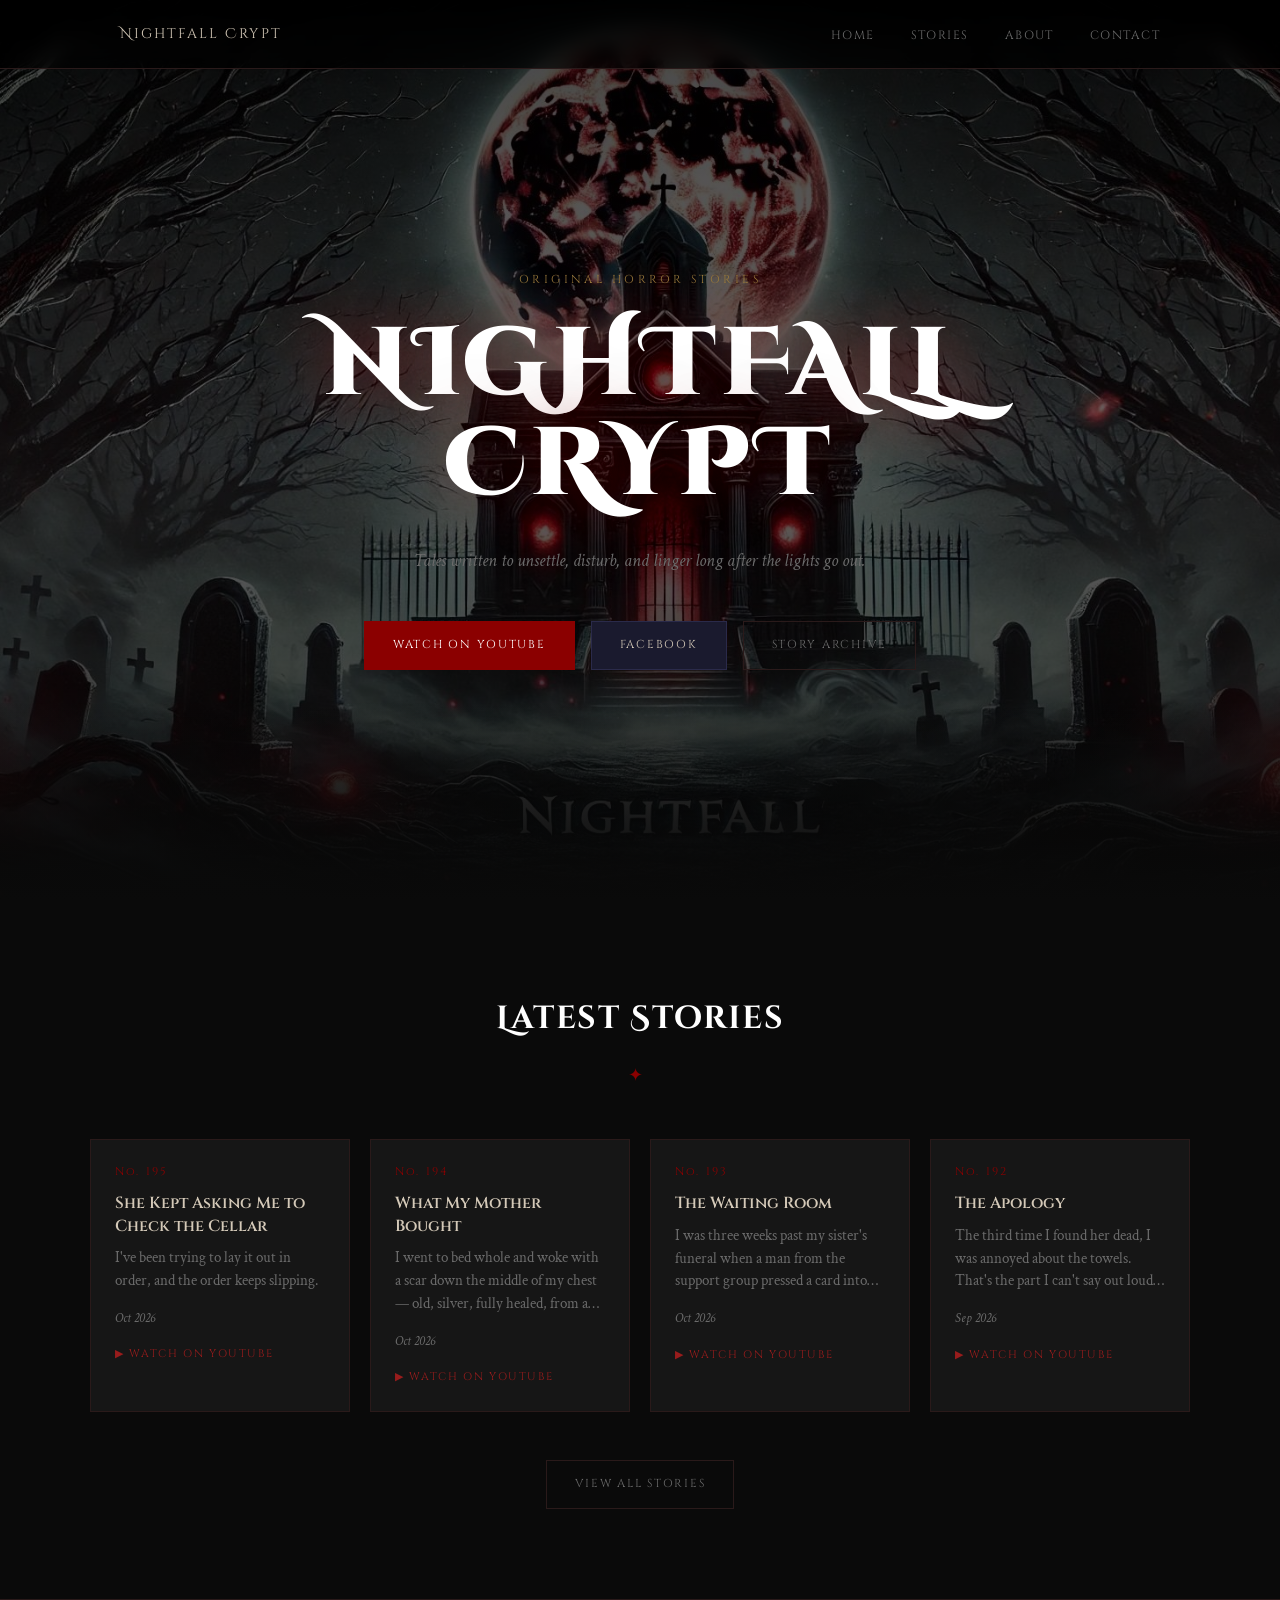
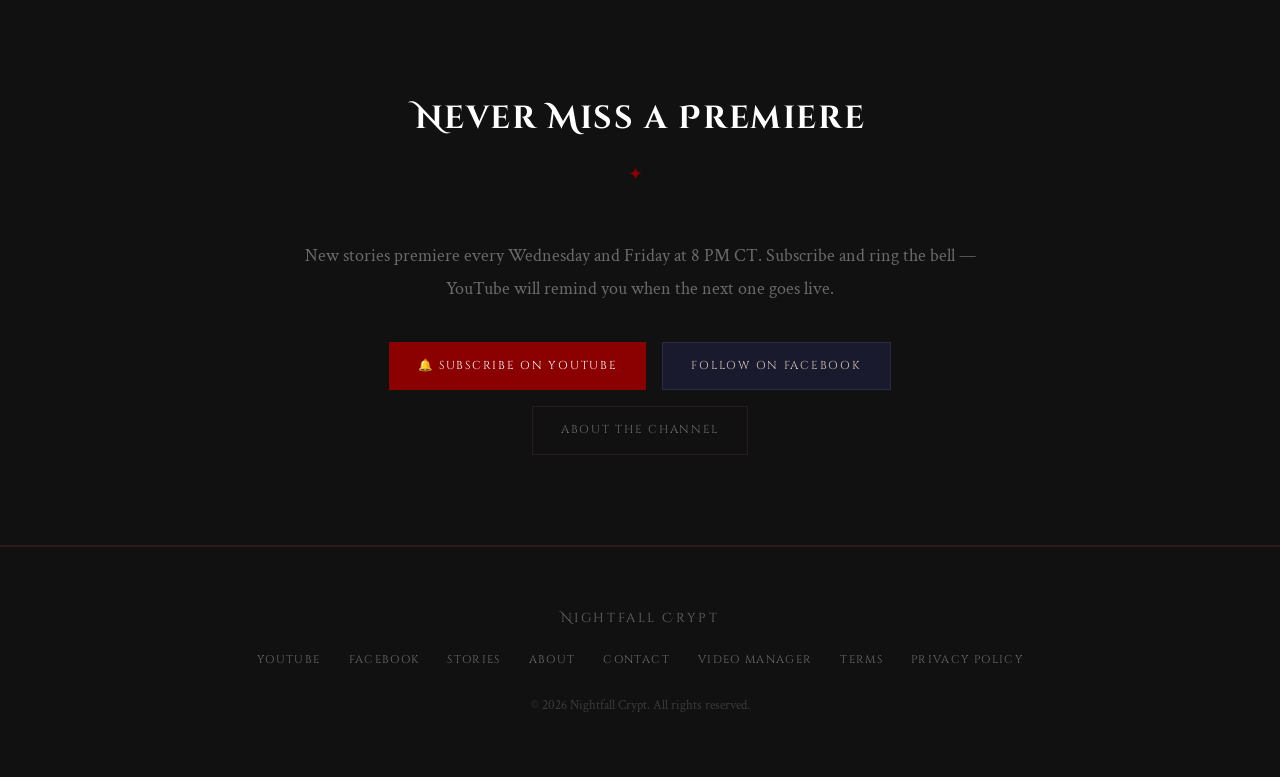
==== index.html @ 6b9781fa "Update story archive — 195 stories (automated)" ====
<!DOCTYPE html>
<html lang="en">
<head>
  <meta charset="utf-8"/>
  <meta content="width=device-width, initial-scale=1.0" name="viewport"/>
  <title>Nightfall Crypt — Original Horror Stories</title>
  <meta name="description" content="Original horror stories told in the dark. New tales premiere every Wednesday and Friday at 8 PM CT on YouTube and Facebook."/>
  <link rel="canonical" href="https://nightfallcrypt.com/"/>
  <meta property="og:type" content="website"/>
  <meta property="og:site_name" content="Nightfall Crypt"/>
  <meta property="og:title" content="Nightfall Crypt — Original Horror Stories"/>
  <meta property="og:description" content="Original horror stories told in the dark. New tales premiere every Wednesday and Friday at 8 PM CT."/>
  <meta property="og:url" content="https://nightfallcrypt.com/"/>
  <meta property="og:image" content="https://nightfallcrypt.com/images/og-image.jpg"/>
  <meta name="twitter:card" content="summary_large_image"/>
  <link href="images/favicon.png" rel="icon" type="image/png"/>
  <link href="images/apple-touch-icon.png" rel="apple-touch-icon"/>
  <link href="styles.css?v=6" rel="stylesheet"/>
  <script src="site.js?v=6" defer></script>
  <script type="application/ld+json">
  {
    "@context": "https://schema.org",
    "@type": "WebSite",
    "name": "Nightfall Crypt",
    "url": "https://nightfallcrypt.com/",
    "description": "Original horror stories told in the dark.",
    "sameAs": [
      "https://www.youtube.com/@NightfallCrypt",
      "https://www.facebook.com/NightfallCrypt/"
    ]
  }
  </script>
</head>
<body>
  <nav class="nav">
    <div class="nav-inner">
      <a class="nav-logo" href="/">Nightfall Crypt</a>
      <button class="nav-toggle" aria-label="Menu" aria-expanded="false">☰</button>
      <ul class="nav-links">
        <li><a href="/">Home</a></li>
        <li><a href="/stories">Stories</a></li>
        <li><a href="/about">About</a></li>
        <li><a href="/contact">Contact</a></li>
      </ul>
    </div>
  </nav>

  <section class="hero">
    <div class="hero-content">
      <p class="hero-eyebrow">Original Horror Stories</p>
      <h1 class="hero-title">NIGHTFALL<br/>CRYPT</h1>
      <p class="hero-tagline">Tales written to unsettle, disturb, and linger long after the lights go out.</p>
      <div class="hero-buttons">
        <a class="btn btn-primary" href="https://www.youtube.com/@NightfallCrypt" target="_blank" rel="noopener">Watch on YouTube</a>
        <a class="btn btn-secondary" href="https://www.facebook.com/NightfallCrypt/" target="_blank" rel="noopener">Facebook</a>
        <a class="btn btn-outline" href="/stories">Story Archive</a>
      </div>
    </div>
  </section>

  <section class="section">
    <div class="container">
      <h2 class="section-title">Latest Stories</h2>
      <div class="divider">✦</div>
      <div class="stories-grid">
<!-- LATEST:BEGIN -->
      <a class="story-card" href="https://youtube.com/watch?v=EaK-YRufKik" target="_blank" rel="noopener" data-premiere="2026-10-09T20:00:00-05:00" data-themes="haunted-spaces isolation-horror workplace-dread">
        <img class="story-thumb" src="https://i.ytimg.com/vi/EaK-YRufKik/mqdefault.jpg" alt="" loading="lazy"/>
        <div class="story-card-body">
          <span class="story-number">No. 195</span>
          <h3 class="story-title">She Kept Asking Me to Check the Cellar</h3>
          <p class="story-hook">I&#x27;ve been trying to lay it out in order, and the order keeps slipping.</p>
          <p class="story-meta">Oct 2026</p>
          <span class="story-watch">▶ Watch on YouTube</span>
        </div>
      </a>
      <a class="story-card" href="https://youtube.com/watch?v=EJdU9w_-_-0" target="_blank" rel="noopener" data-premiere="2026-10-07T20:00:00-05:00" data-themes="family-dread">
        <img class="story-thumb" src="https://i.ytimg.com/vi/EJdU9w_-_-0/mqdefault.jpg" alt="" loading="lazy"/>
        <div class="story-card-body">
          <span class="story-number">No. 194</span>
          <h3 class="story-title">What My Mother Bought</h3>
          <p class="story-hook">I went to bed whole and woke with a scar down the middle of my chest — old, silver, fully healed, from a surgery no one ever performed on me. I stood in the bathroom…</p>
          <p class="story-meta">Oct 2026</p>
          <span class="story-watch">▶ Watch on YouTube</span>
        </div>
      </a>
      <a class="story-card" href="https://youtube.com/watch?v=06rmkY_1OV0" target="_blank" rel="noopener" data-premiere="2026-10-02T20:00:00-05:00" data-themes="paranoia-manipulation">
        <img class="story-thumb" src="https://i.ytimg.com/vi/06rmkY_1OV0/mqdefault.jpg" alt="" loading="lazy"/>
        <div class="story-card-body">
          <span class="story-number">No. 193</span>
          <h3 class="story-title">The Waiting Room</h3>
          <p class="story-hook">I was three weeks past my sister&#x27;s funeral when a man from the support group pressed a card into my hand and told me she&#x27;d saved his life. I wanted to be saved. That&#x27;s…</p>
          <p class="story-meta">Oct 2026</p>
          <span class="story-watch">▶ Watch on YouTube</span>
        </div>
      </a>
      <a class="story-card" href="https://youtube.com/watch?v=9jzbeLQFEF8" target="_blank" rel="noopener" data-premiere="2026-09-30T20:00:00-05:00" data-themes="paranoia-manipulation">
        <img class="story-thumb" src="https://i.ytimg.com/vi/9jzbeLQFEF8/mqdefault.jpg" alt="" loading="lazy"/>
        <div class="story-card-body">
          <span class="story-number">No. 192</span>
          <h3 class="story-title">The Apology</h3>
          <p class="story-hook">The third time I found her dead, I was annoyed about the towels. That&#x27;s the part I can&#x27;t say out loud to anyone.</p>
          <p class="story-meta">Sep 2026</p>
          <span class="story-watch">▶ Watch on YouTube</span>
        </div>
      </a>
<!-- LATEST:END -->
      </div>
      <div class="section-cta">
        <a class="btn btn-outline" href="/stories">View All Stories</a>
      </div>
    </div>
  </section>

  <section class="section section-dark">
    <div class="container-narrow">
      <h2 class="section-title">Never Miss a Premiere</h2>
      <div class="divider">✦</div>
      <p class="section-text">New stories premiere every Wednesday and Friday at 8 PM CT. Subscribe and ring the bell — YouTube will remind you when the next one goes live.</p>
      <div style="display:flex;justify-content:center;gap:16px;flex-wrap:wrap">
        <a class="btn btn-primary" href="https://www.youtube.com/@NightfallCrypt?sub_confirmation=1" target="_blank" rel="noopener">🔔 Subscribe on YouTube</a>
        <a class="btn btn-secondary" href="https://www.facebook.com/NightfallCrypt/" target="_blank" rel="noopener">Follow on Facebook</a>
        <a class="btn btn-outline" href="/about">About the Channel</a>
      </div>
<!-- Newsletter signup: remove the `hidden` attribute once the Buttondown
     account (buttondown.com/nightfallcrypt) exists and is verified. -->
      <div class="newsletter" hidden>
        <p class="newsletter-lead">Or get a whisper in your inbox when a new story drops:</p>
        <form action="https://buttondown.com/api/emails/embed-subscribe/nightfallcrypt" method="post" target="_blank" class="newsletter-form">
          <input type="email" name="email" placeholder="your@email.com" required class="newsletter-input" aria-label="Email address"/>
          <button type="submit" class="btn btn-primary">Join the Crypt</button>
        </form>
        <p class="newsletter-fine">No spam. Only stories. Leave whenever you dare.</p>
      </div>
    </div>
  </section>

  <footer class="footer">
    <div class="container">
      <p class="footer-logo">Nightfall Crypt</p>
      <div class="footer-links">
        <a href="https://www.youtube.com/@NightfallCrypt" target="_blank" rel="noopener">YouTube</a>
        <a href="https://www.facebook.com/NightfallCrypt/" target="_blank" rel="noopener">Facebook</a>
        <a href="/stories">Stories</a>
        <a href="/about">About</a>
        <a href="/contact">Contact</a>
        <a href="/video-manager">Video Manager</a>
        <a href="/terms">Terms</a>
        <a href="/privacy">Privacy Policy</a>
      </div>
      <p class="footer-copy">© 2026 Nightfall Crypt. All rights reserved.</p>
    </div>
  </footer>
  <!-- Cloudflare Web Analytics --><script defer src="https://static.cloudflareinsights.com/beacon.min.js" data-cf-beacon='{"token": "0ba973142d074c989e1832b49e92a5ff"}'></script>
</body>
</html>
---- styles.css ----
@import url('https://fonts.googleapis.com/css2?family=Cinzel+Decorative:wght@400;700;900&family=Cinzel:wght@400;600&family=Crimson+Text:ital,wght@0,400;0,600;1,400&display=swap');
:root{--bg:#0a0a0a;--bg2:#111;--bg3:#161616;--text:#d4c9b8;--text-muted:#6b6b6b;--accent:#8b0000;--accent-bright:#c41e1e;--accent-gold:#9a7c3f;--border:#2a1a1a;--font-display:'Cinzel Decorative',serif;--font-heading:'Cinzel',serif;--font-body:'Crimson Text',Georgia,serif}
*,*::before,*::after{margin:0;padding:0;box-sizing:border-box}
html{scroll-behavior:smooth}
body{background-color:var(--bg);color:var(--text);font-family:var(--font-body);font-size:18px;line-height:1.8;min-height:100vh;position:relative}
a{color:inherit;text-decoration:none}
.nav{position:fixed;top:0;left:0;right:0;z-index:100;background:linear-gradient(to bottom,rgba(0,0,0,.95),rgba(0,0,0,.7));border-bottom:1px solid var(--border);backdrop-filter:blur(8px)}
.nav-inner{max-width:1100px;margin:0 auto;padding:18px 30px;display:flex;align-items:center;justify-content:space-between}
.nav-logo{font-family:var(--font-display);font-size:.85rem;letter-spacing:.15em;color:var(--text);transition:color .2s}
.nav-logo:hover{color:var(--accent-bright)}
.nav-links{list-style:none;display:flex;gap:36px}
.nav-links a{font-family:var(--font-heading);font-size:.75rem;letter-spacing:.12em;text-transform:uppercase;color:var(--text-muted);transition:color .2s}
.nav-links a:hover{color:var(--text)}
.hero{min-height:100vh;display:flex;align-items:center;justify-content:center;text-align:center;padding:120px 30px 80px;position:relative;background:linear-gradient(to bottom,rgba(0,0,0,.72) 0%,rgba(8,0,0,.60) 50%,rgba(0,0,0,.85) 100%),url(images/banner.jpg) center 20%/cover no-repeat}
.hero::after{content:'';position:absolute;bottom:0;left:0;right:0;height:200px;background:linear-gradient(to bottom,transparent,var(--bg))}
.hero-content{position:relative;z-index:1;max-width:800px}
.hero-eyebrow{font-family:var(--font-heading);font-size:.72rem;letter-spacing:.3em;text-transform:uppercase;color:var(--accent-gold);margin-bottom:24px}
.hero-title{font-family:var(--font-display);font-size:clamp(2.8rem,8vw,6rem);font-weight:900;line-height:1.05;color:#fff;text-shadow:0 0 60px rgba(139,0,0,.5),0 0 120px rgba(139,0,0,.2);margin-bottom:28px;letter-spacing:.05em}
.hero-tagline{font-size:1.15rem;color:var(--text-muted);max-width:500px;margin:0 auto 44px;font-style:italic}
.hero-buttons{display:flex;gap:16px;justify-content:center;flex-wrap:wrap}
.btn{display:inline-block;font-family:var(--font-heading);font-size:.72rem;letter-spacing:.15em;text-transform:uppercase;padding:13px 28px;border:1px solid transparent;cursor:pointer;transition:all .25s}
.btn-primary{background:var(--accent);color:#fff;border-color:var(--accent)}
.btn-primary:hover{background:var(--accent-bright);border-color:var(--accent-bright);box-shadow:0 0 20px rgba(196,30,30,.4)}
.btn-secondary{background:#1a1a2e;color:var(--text);border-color:#2a2a4a}
.btn-secondary:hover{border-color:#4a4a8a;color:#fff}
.btn-outline{background:transparent;color:var(--text-muted);border-color:var(--border)}
.btn-outline:hover{border-color:var(--accent);color:var(--text)}
.section{padding:90px 30px}
.section-dark{background:var(--bg2);border-top:1px solid var(--border);border-bottom:1px solid var(--border)}
.container{max-width:1100px;margin:0 auto}
.container-narrow{max-width:680px;margin:0 auto;text-align:center}
.section-title{font-family:var(--font-display);font-size:clamp(1.3rem,3vw,2rem);font-weight:700;text-align:center;color:#fff;margin-bottom:12px;letter-spacing:.05em}
.divider{text-align:center;color:var(--accent);font-size:1.1rem;margin-bottom:48px;letter-spacing:.5em}
.section-text{color:var(--text-muted);font-size:1.1rem;margin-bottom:36px;line-height:1.9}
.section-cta{text-align:center;margin-top:48px}
.stories-grid{display:grid;grid-template-columns:repeat(auto-fill,minmax(240px,1fr));gap:20px}
.story-card{background:var(--bg3);border:1px solid var(--border);padding:0;transition:border-color .25s,box-shadow .25s;position:relative;overflow:hidden;display:flex;flex-direction:column}
.story-card-body{padding:22px 24px 24px;display:flex;flex-direction:column;flex:1}
.story-thumb{display:block;width:100%;aspect-ratio:16/9;object-fit:cover;filter:saturate(.8) brightness(.85);border-bottom:1px solid var(--border);transition:filter .3s}
a.story-card:hover .story-thumb{filter:saturate(1) brightness(1)}
.story-hook{font-size:.92rem;color:var(--text-muted);line-height:1.55;margin-bottom:14px;display:-webkit-box;-webkit-line-clamp:3;-webkit-box-orient:vertical;overflow:hidden}
.story-meta{margin-top:auto}
.story-watch{margin-top:10px}
.story-card::before{content:'';position:absolute;top:0;left:0;width:3px;height:100%;background:var(--accent);opacity:0;transition:opacity .25s}
.story-card:hover{border-color:#3a1a1a;box-shadow:0 4px 30px rgba(139,0,0,.12)}
.story-card:hover::before{opacity:1}
.story-number{font-family:var(--font-heading);font-size:.7rem;letter-spacing:.2em;color:var(--accent);display:block;margin-bottom:10px}
.story-title{font-family:var(--font-heading);font-size:1rem;font-weight:600;color:var(--text);line-height:1.4;margin-bottom:10px}
.story-meta{font-size:.82rem;color:var(--text-muted);font-style:italic}
.page-header{padding:160px 30px 80px;text-align:center;background:radial-gradient(ellipse at 50% 80%,rgba(80,0,0,.1) 0%,transparent 65%);border-bottom:1px solid var(--border)}
.page-header h1{font-family:var(--font-display);font-size:clamp(1.8rem,5vw,3.5rem);color:#fff;margin-bottom:16px}
.page-header p{font-size:1.05rem;color:var(--text-muted);font-style:italic;max-width:500px;margin:0 auto}
.about-body{max-width:720px;margin:0 auto;font-size:1.1rem;color:var(--text-muted);line-height:1.9}
.about-body h2{font-family:var(--font-heading);font-size:1.1rem;letter-spacing:.1em;color:var(--text);margin:48px 0 16px}
.about-body p{margin-bottom:20px}
.contact-block{max-width:600px;margin:0 auto;text-align:center}
.contact-email{font-family:var(--font-heading);font-size:1.1rem;letter-spacing:.08em;color:var(--accent-bright);display:block;margin:32px 0;transition:color .2s}
.contact-email:hover{color:#fff}
.social-links{display:flex;gap:20px;justify-content:center;flex-wrap:wrap;margin-top:40px}
.social-link{font-family:var(--font-heading);font-size:.72rem;letter-spacing:.15em;text-transform:uppercase;padding:12px 24px;border:1px solid var(--border);color:var(--text-muted);transition:all .25s}
.social-link:hover{border-color:var(--accent);color:var(--text)}
.footer{padding:60px 30px;border-top:1px solid var(--border);text-align:center;background:var(--bg2)}
.footer-logo{font-family:var(--font-display);font-size:.8rem;letter-spacing:.2em;color:var(--text-muted);margin-bottom:20px}
.footer-links{display:flex;gap:28px;justify-content:center;margin-bottom:24px;flex-wrap:wrap}
.footer-links a{font-family:var(--font-heading);font-size:.7rem;letter-spacing:.12em;text-transform:uppercase;color:var(--text-muted);transition:color .2s}
.footer-links a:hover{color:var(--text)}
.footer-copy{font-size:.8rem;color:#3a3a3a}
a.story-card{display:block;color:inherit}
.story-watch{font-family:var(--font-heading);font-size:.68rem;letter-spacing:.15em;text-transform:uppercase;color:var(--accent-bright);display:block;margin-top:14px;opacity:.75;transition:opacity .25s}
a.story-card:hover .story-watch{opacity:1}
.premiere-badge{font-family:var(--font-heading);font-size:.72rem;letter-spacing:.12em;text-transform:uppercase;color:var(--accent-gold);font-style:normal}
.newsletter{margin-top:44px;padding-top:36px;border-top:1px solid var(--border)}
.newsletter-lead{font-size:1rem;color:var(--text-muted);margin-bottom:18px}
.newsletter-form{display:flex;gap:12px;justify-content:center;flex-wrap:wrap}
.newsletter-input{background:var(--bg3);border:1px solid var(--border);color:var(--text);font-family:var(--font-body);font-size:1rem;padding:12px 16px;min-width:260px;outline:none;transition:border-color .25s}
.newsletter-input:focus{border-color:var(--accent)}
.newsletter-fine{font-size:.8rem;color:var(--text-muted);font-style:italic;margin-top:14px}
.stats-row{display:flex;gap:56px;justify-content:center;flex-wrap:wrap;margin-bottom:56px}
.stat{text-align:center}
.stat-num{display:block;font-family:var(--font-display);font-size:1.9rem;color:var(--accent-bright);margin-bottom:6px}
.stat-label{font-family:var(--font-heading);font-size:.7rem;letter-spacing:.18em;text-transform:uppercase;color:var(--text-muted)}
.theme-links{display:flex;flex-wrap:wrap;gap:10px;margin:16px 0 8px}
.theme-link{font-family:var(--font-heading);font-size:.68rem;letter-spacing:.12em;text-transform:uppercase;padding:9px 16px;border:1px solid var(--border);color:var(--text-muted);transition:all .25s}
.theme-link:hover{border-color:var(--accent);color:var(--text)}
.faq-q{font-family:var(--font-heading);font-size:1rem;letter-spacing:.04em;color:var(--text);margin:26px 0 6px}
.contact-purposes{display:grid;grid-template-columns:repeat(auto-fit,minmax(220px,1fr));gap:16px;margin:8px 0 40px;text-align:left}
.contact-purpose{display:block;background:var(--bg3);border:1px solid var(--border);padding:20px 22px;transition:border-color .25s}
.contact-purpose:hover{border-color:var(--accent)}
.contact-purpose-title{display:block;font-family:var(--font-heading);font-size:.8rem;letter-spacing:.1em;text-transform:uppercase;color:var(--text);margin-bottom:8px}
.contact-purpose-desc{display:block;font-size:.92rem;color:var(--text-muted);line-height:1.5}
.filter-bar{display:flex;flex-wrap:wrap;gap:10px;justify-content:center;margin-bottom:48px}
.filter-btn{background:transparent;border:1px solid var(--border);color:var(--text-muted);font-family:var(--font-heading);font-size:.68rem;letter-spacing:.12em;text-transform:uppercase;padding:10px 18px;cursor:pointer;transition:all .25s}
.filter-btn:hover{border-color:var(--accent);color:var(--text)}
.filter-btn.active{border-color:var(--accent);color:#fff;background:rgba(139,0,0,.18)}
.nav-toggle{display:none;background:none;border:1px solid var(--border);color:var(--text);font-family:var(--font-heading);font-size:.9rem;line-height:1;padding:8px 12px;cursor:pointer;letter-spacing:.05em}
.nav-toggle:hover{border-color:var(--accent)}
@media(max-width:600px){
.nav-toggle{display:block}
.nav-links{display:none;position:absolute;top:100%;left:0;right:0;flex-direction:column;gap:0;background:rgba(0,0,0,.97);border-bottom:1px solid var(--border);backdrop-filter:blur(8px)}
.nav.open .nav-links{display:flex}
.nav-links li{border-top:1px solid var(--border)}
.nav-links a{display:block;padding:16px 30px}
.stories-grid{grid-template-columns:1fr}
.hero-buttons{flex-direction:column;align-items:center}
}
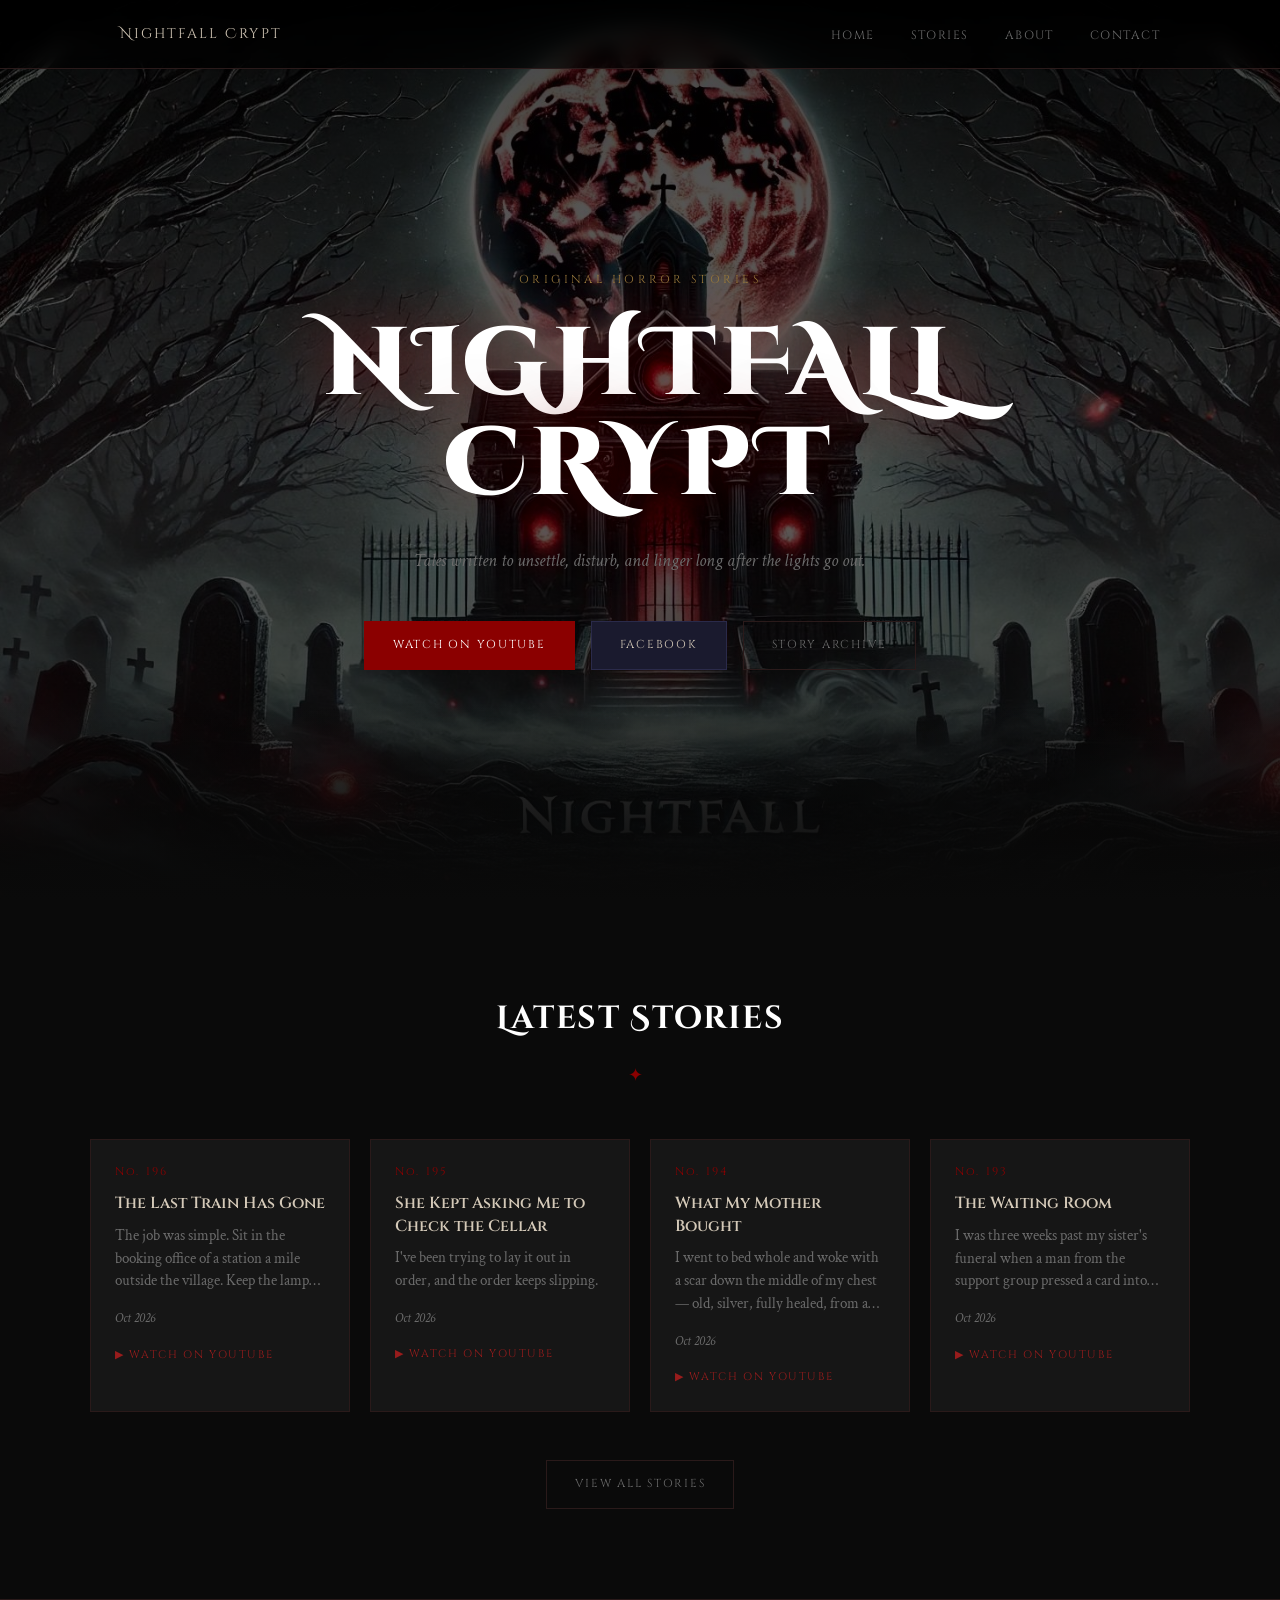
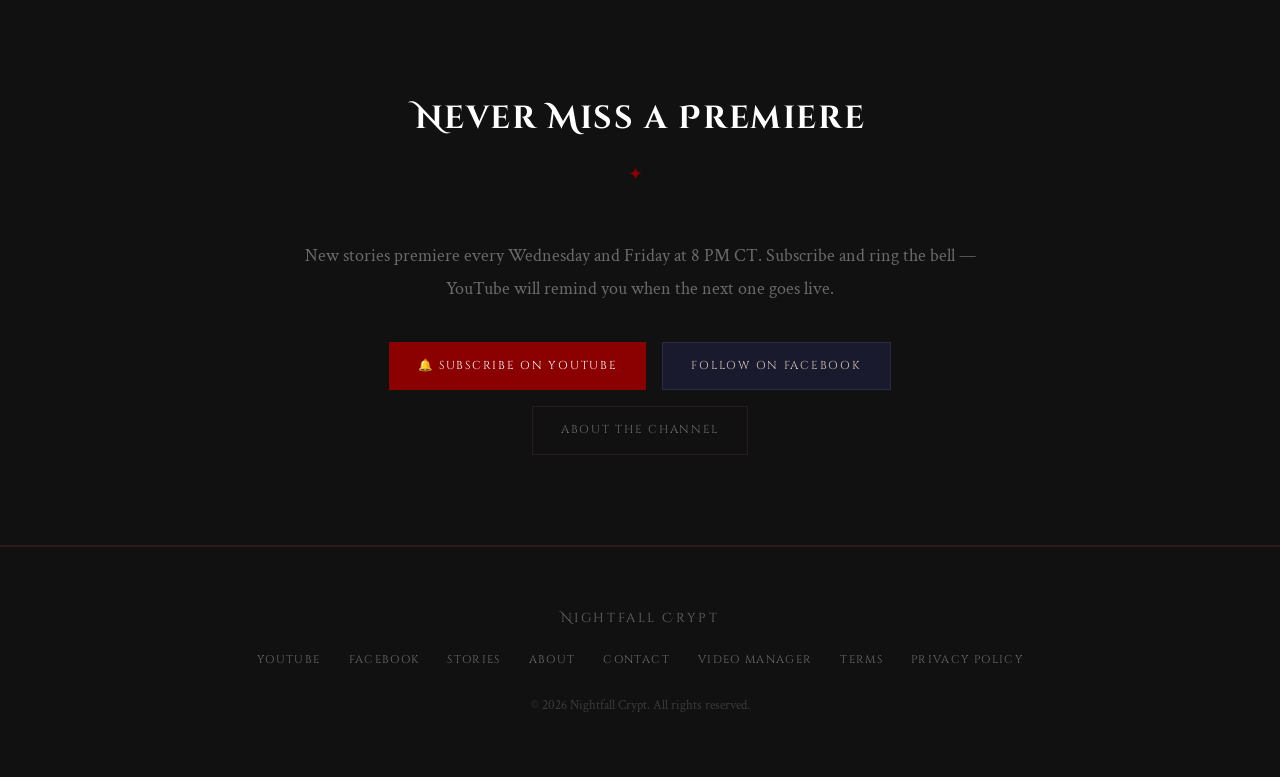
==== commit 4f6c1f33: "Update story archive — 196 stories (automated)" ====
--- a/index.html
+++ b/index.html
@@ -64,6 +64,16 @@
       <div class="divider">✦</div>
       <div class="stories-grid">
 <!-- LATEST:BEGIN -->
+      <a class="story-card" href="https://youtube.com/watch?v=_THuD0Pvi54" target="_blank" rel="noopener" data-premiere="2026-10-14T20:00:00-05:00" data-themes="family-dread">
+        <img class="story-thumb" src="https://i.ytimg.com/vi/_THuD0Pvi54/mqdefault.jpg" alt="" loading="lazy"/>
+        <div class="story-card-body">
+          <span class="story-number">No. 196</span>
+          <h3 class="story-title">The Last Train Has Gone</h3>
+          <p class="story-hook">The job was simple. Sit in the booking office of a station a mile outside the village. Keep the lamp lit. Count the people who appear on the platform after the last…</p>
+          <p class="story-meta">Oct 2026</p>
+          <span class="story-watch">▶ Watch on YouTube</span>
+        </div>
+      </a>
       <a class="story-card" href="https://youtube.com/watch?v=EaK-YRufKik" target="_blank" rel="noopener" data-premiere="2026-10-09T20:00:00-05:00" data-themes="haunted-spaces isolation-horror workplace-dread">
         <img class="story-thumb" src="https://i.ytimg.com/vi/EaK-YRufKik/mqdefault.jpg" alt="" loading="lazy"/>
         <div class="story-card-body">
@@ -91,16 +101,6 @@
           <h3 class="story-title">The Waiting Room</h3>
           <p class="story-hook">I was three weeks past my sister&#x27;s funeral when a man from the support group pressed a card into my hand and told me she&#x27;d saved his life. I wanted to be saved. That&#x27;s…</p>
           <p class="story-meta">Oct 2026</p>
-          <span class="story-watch">▶ Watch on YouTube</span>
-        </div>
-      </a>
-      <a class="story-card" href="https://youtube.com/watch?v=9jzbeLQFEF8" target="_blank" rel="noopener" data-premiere="2026-09-30T20:00:00-05:00" data-themes="paranoia-manipulation">
-        <img class="story-thumb" src="https://i.ytimg.com/vi/9jzbeLQFEF8/mqdefault.jpg" alt="" loading="lazy"/>
-        <div class="story-card-body">
-          <span class="story-number">No. 192</span>
-          <h3 class="story-title">The Apology</h3>
-          <p class="story-hook">The third time I found her dead, I was annoyed about the towels. That&#x27;s the part I can&#x27;t say out loud to anyone.</p>
-          <p class="story-meta">Sep 2026</p>
           <span class="story-watch">▶ Watch on YouTube</span>
         </div>
       </a>
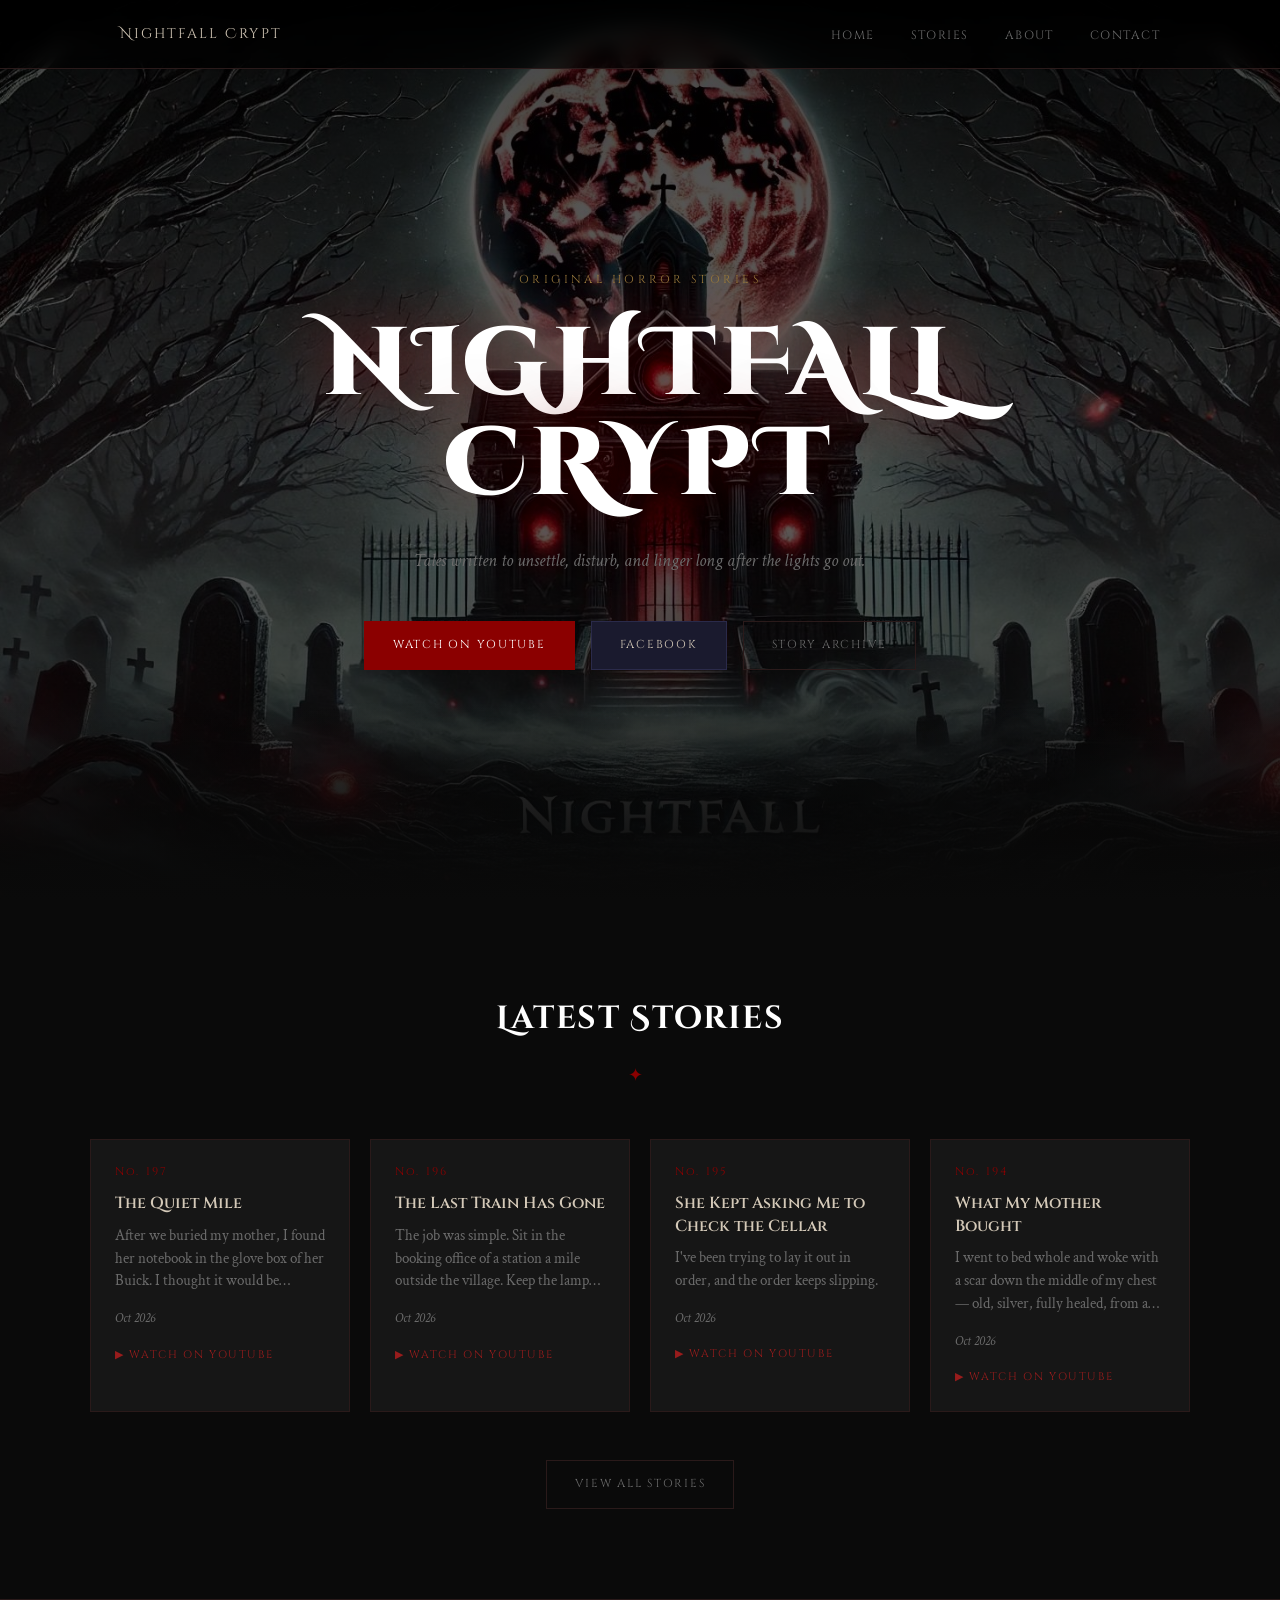
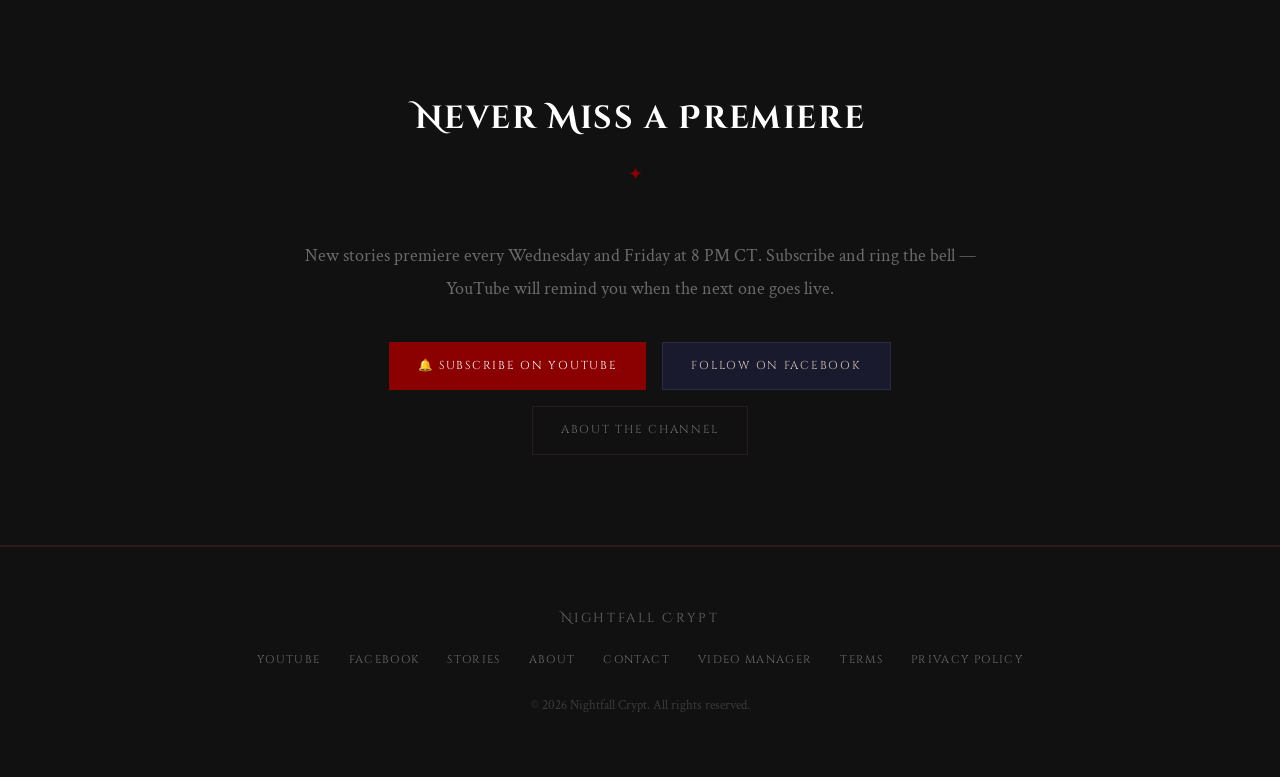
==== commit d683fb4e: "Update story archive — 197 stories (automated)" ====
--- a/index.html
+++ b/index.html
@@ -64,6 +64,16 @@
       <div class="divider">✦</div>
       <div class="stories-grid">
 <!-- LATEST:BEGIN -->
+      <a class="story-card" href="https://youtube.com/watch?v=x4cIVEReQnE" target="_blank" rel="noopener" data-premiere="2026-10-16T20:00:00-05:00" data-themes="family-dread">
+        <img class="story-thumb" src="https://i.ytimg.com/vi/x4cIVEReQnE/mqdefault.jpg" alt="" loading="lazy"/>
+        <div class="story-card-body">
+          <span class="story-number">No. 197</span>
+          <h3 class="story-title">The Quiet Mile</h3>
+          <p class="story-hook">After we buried my mother, I found her notebook in the glove box of her Buick. I thought it would be mileage. She was the kind of woman who logged mileage. It wasn&#x27;t.…</p>
+          <p class="story-meta">Oct 2026</p>
+          <span class="story-watch">▶ Watch on YouTube</span>
+        </div>
+      </a>
       <a class="story-card" href="https://youtube.com/watch?v=_THuD0Pvi54" target="_blank" rel="noopener" data-premiere="2026-10-14T20:00:00-05:00" data-themes="family-dread">
         <img class="story-thumb" src="https://i.ytimg.com/vi/_THuD0Pvi54/mqdefault.jpg" alt="" loading="lazy"/>
         <div class="story-card-body">
@@ -90,16 +100,6 @@
           <span class="story-number">No. 194</span>
           <h3 class="story-title">What My Mother Bought</h3>
           <p class="story-hook">I went to bed whole and woke with a scar down the middle of my chest — old, silver, fully healed, from a surgery no one ever performed on me. I stood in the bathroom…</p>
-          <p class="story-meta">Oct 2026</p>
-          <span class="story-watch">▶ Watch on YouTube</span>
-        </div>
-      </a>
-      <a class="story-card" href="https://youtube.com/watch?v=06rmkY_1OV0" target="_blank" rel="noopener" data-premiere="2026-10-02T20:00:00-05:00" data-themes="paranoia-manipulation">
-        <img class="story-thumb" src="https://i.ytimg.com/vi/06rmkY_1OV0/mqdefault.jpg" alt="" loading="lazy"/>
-        <div class="story-card-body">
-          <span class="story-number">No. 193</span>
-          <h3 class="story-title">The Waiting Room</h3>
-          <p class="story-hook">I was three weeks past my sister&#x27;s funeral when a man from the support group pressed a card into my hand and told me she&#x27;d saved his life. I wanted to be saved. That&#x27;s…</p>
           <p class="story-meta">Oct 2026</p>
           <span class="story-watch">▶ Watch on YouTube</span>
         </div>
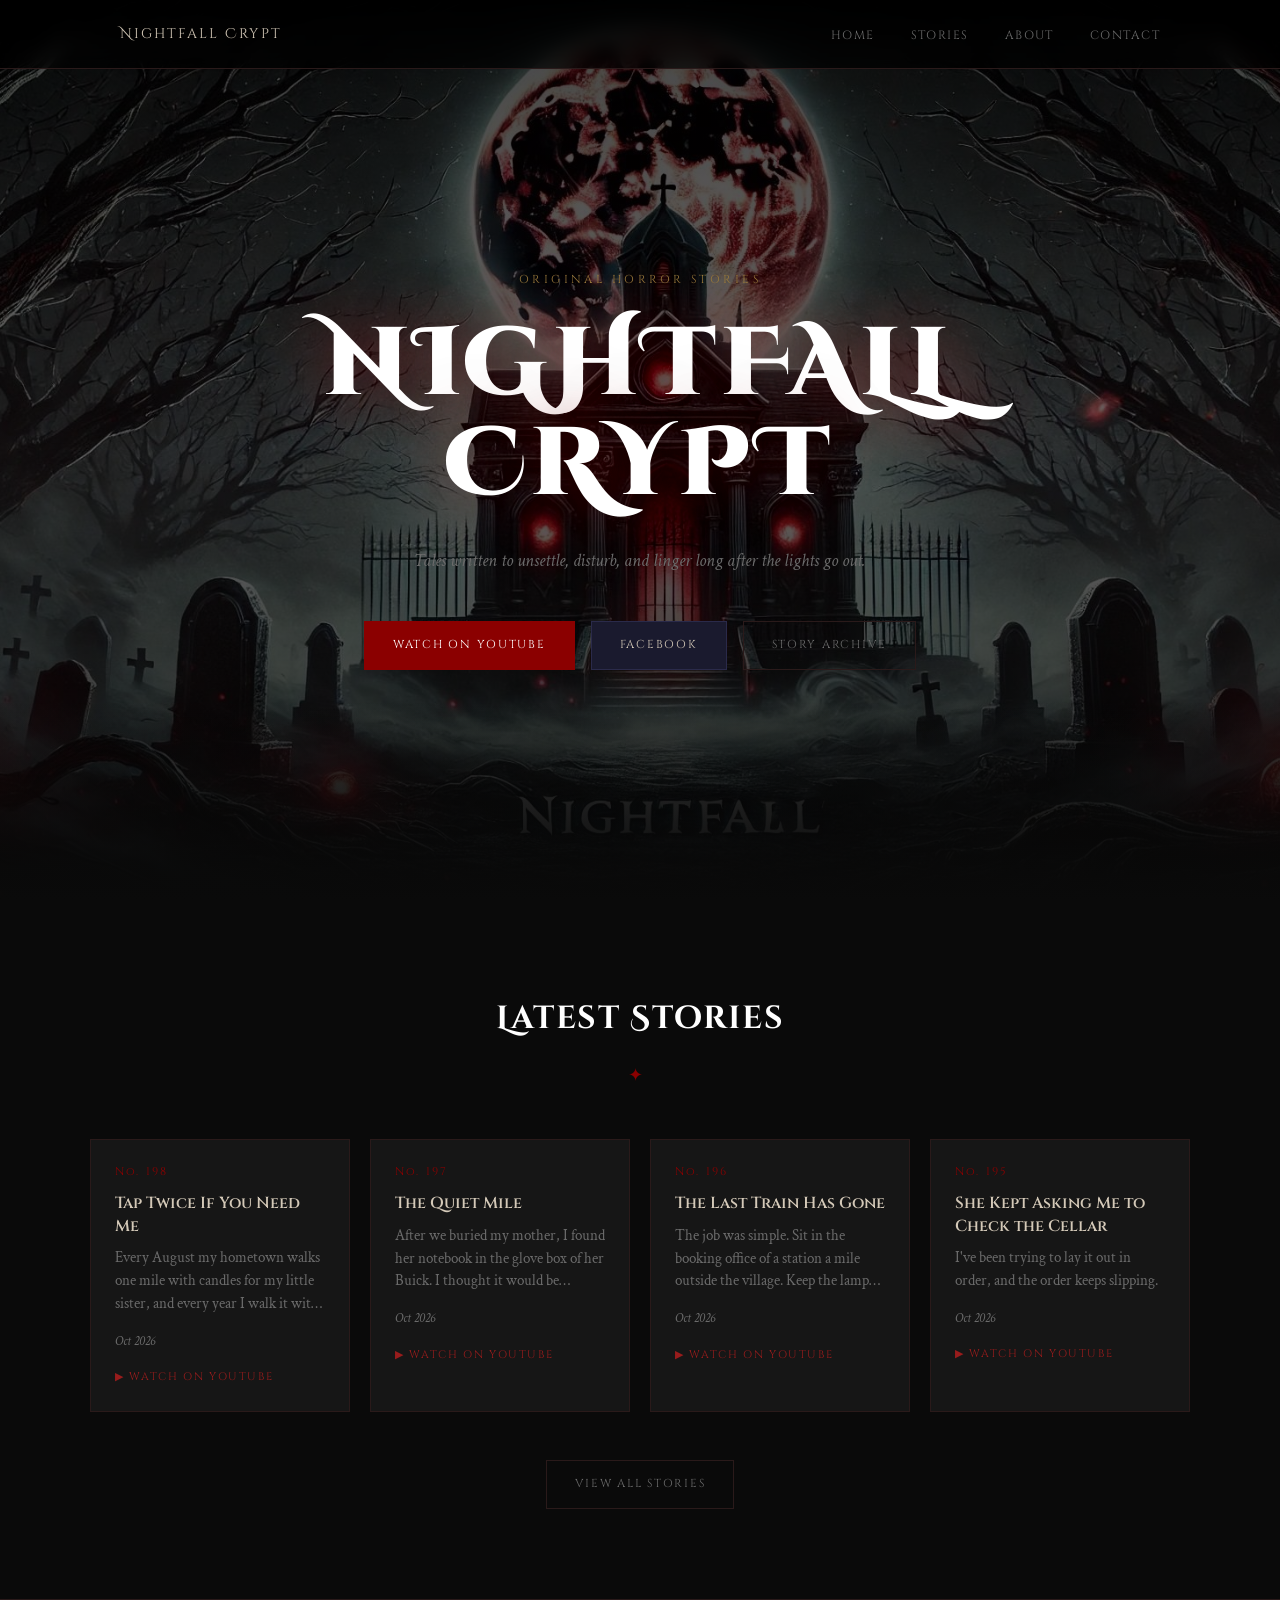
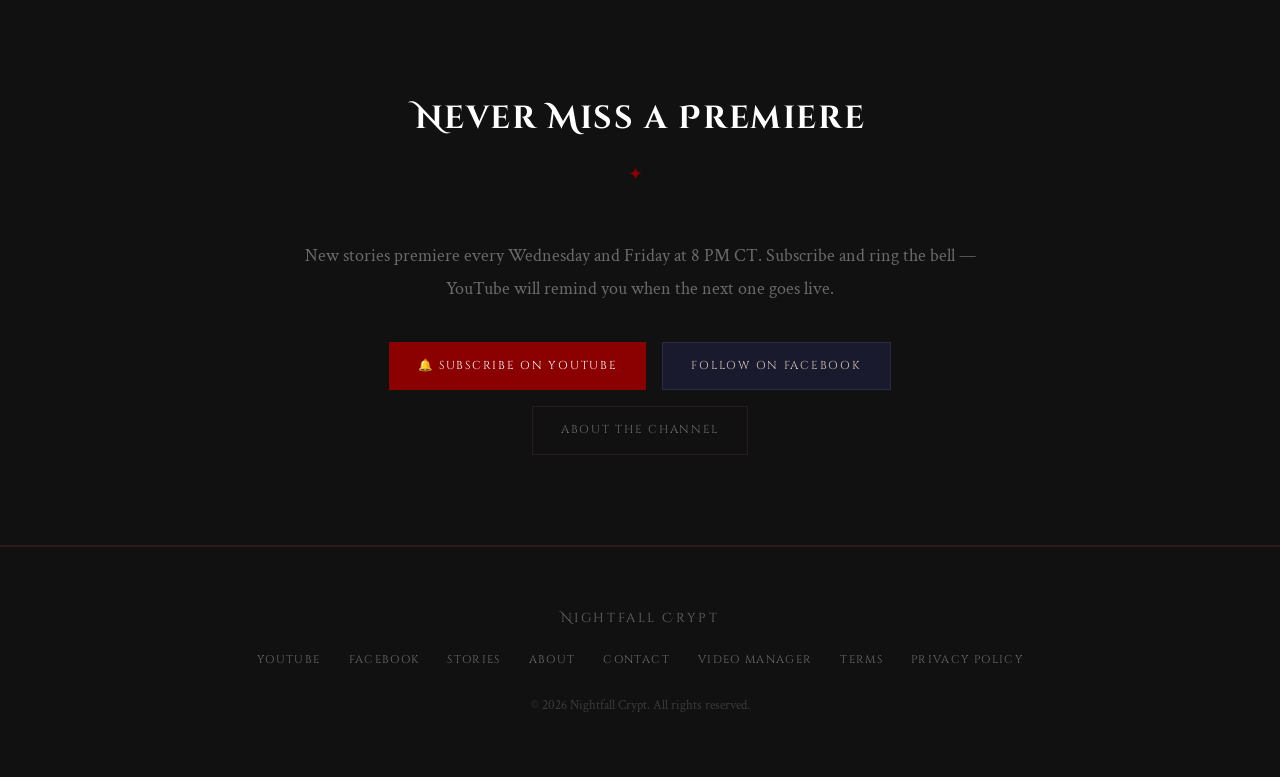
==== commit 6fea0a3e: "Update story archive — 198 stories (automated)" ====
--- a/index.html
+++ b/index.html
@@ -64,6 +64,16 @@
       <div class="divider">✦</div>
       <div class="stories-grid">
 <!-- LATEST:BEGIN -->
+      <a class="story-card" href="https://youtube.com/watch?v=r4689Dkgrzs" target="_blank" rel="noopener" data-premiere="2026-10-21T20:00:00-05:00" data-themes="childhood-horror">
+        <img class="story-thumb" src="https://i.ytimg.com/vi/r4689Dkgrzs/mqdefault.jpg" alt="" loading="lazy"/>
+        <div class="story-card-body">
+          <span class="story-number">No. 198</span>
+          <h3 class="story-title">Tap Twice If You Need Me</h3>
+          <p class="story-hook">Every August my hometown walks one mile with candles for my little sister, and every year I walk it with them. It&#x27;s been thirty years of the same loop, the same minute…</p>
+          <p class="story-meta">Oct 2026</p>
+          <span class="story-watch">▶ Watch on YouTube</span>
+        </div>
+      </a>
       <a class="story-card" href="https://youtube.com/watch?v=x4cIVEReQnE" target="_blank" rel="noopener" data-premiere="2026-10-16T20:00:00-05:00" data-themes="family-dread">
         <img class="story-thumb" src="https://i.ytimg.com/vi/x4cIVEReQnE/mqdefault.jpg" alt="" loading="lazy"/>
         <div class="story-card-body">
@@ -90,16 +100,6 @@
           <span class="story-number">No. 195</span>
           <h3 class="story-title">She Kept Asking Me to Check the Cellar</h3>
           <p class="story-hook">I&#x27;ve been trying to lay it out in order, and the order keeps slipping.</p>
-          <p class="story-meta">Oct 2026</p>
-          <span class="story-watch">▶ Watch on YouTube</span>
-        </div>
-      </a>
-      <a class="story-card" href="https://youtube.com/watch?v=EJdU9w_-_-0" target="_blank" rel="noopener" data-premiere="2026-10-07T20:00:00-05:00" data-themes="family-dread">
-        <img class="story-thumb" src="https://i.ytimg.com/vi/EJdU9w_-_-0/mqdefault.jpg" alt="" loading="lazy"/>
-        <div class="story-card-body">
-          <span class="story-number">No. 194</span>
-          <h3 class="story-title">What My Mother Bought</h3>
-          <p class="story-hook">I went to bed whole and woke with a scar down the middle of my chest — old, silver, fully healed, from a surgery no one ever performed on me. I stood in the bathroom…</p>
           <p class="story-meta">Oct 2026</p>
           <span class="story-watch">▶ Watch on YouTube</span>
         </div>
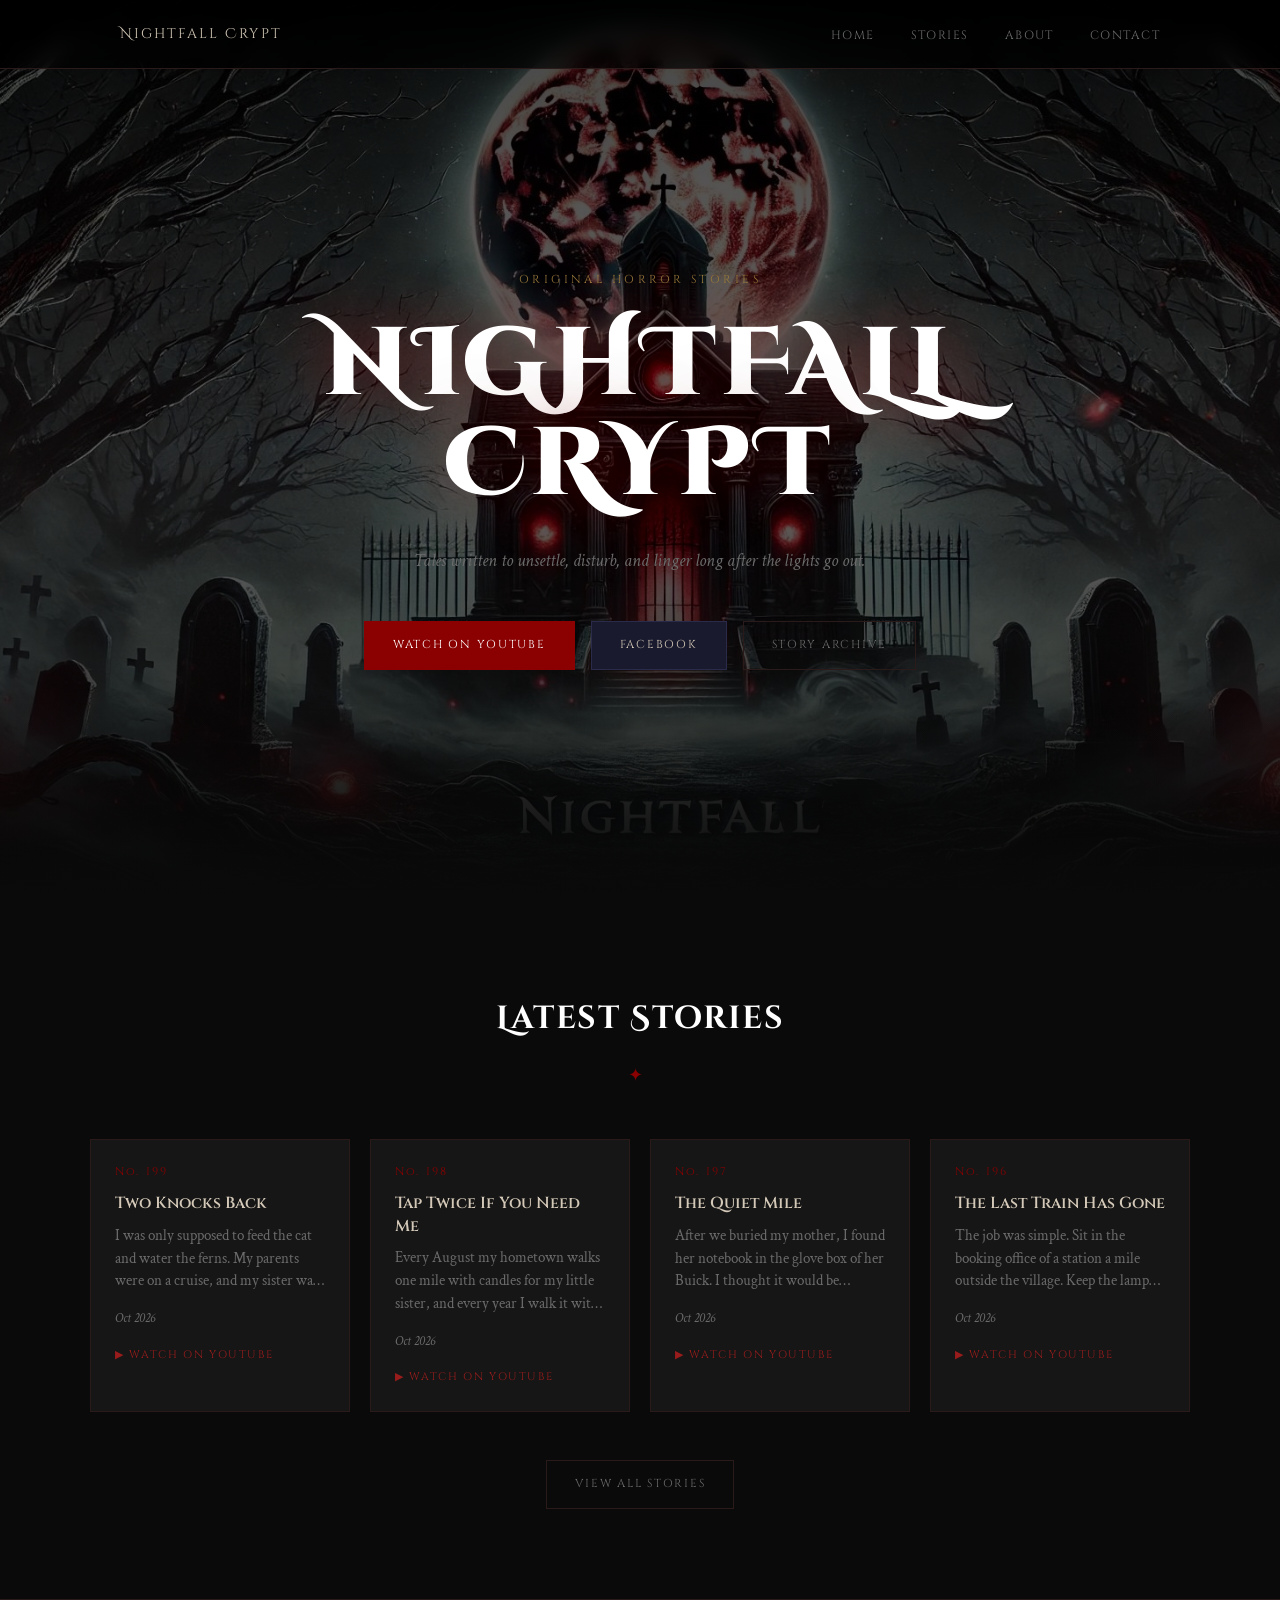
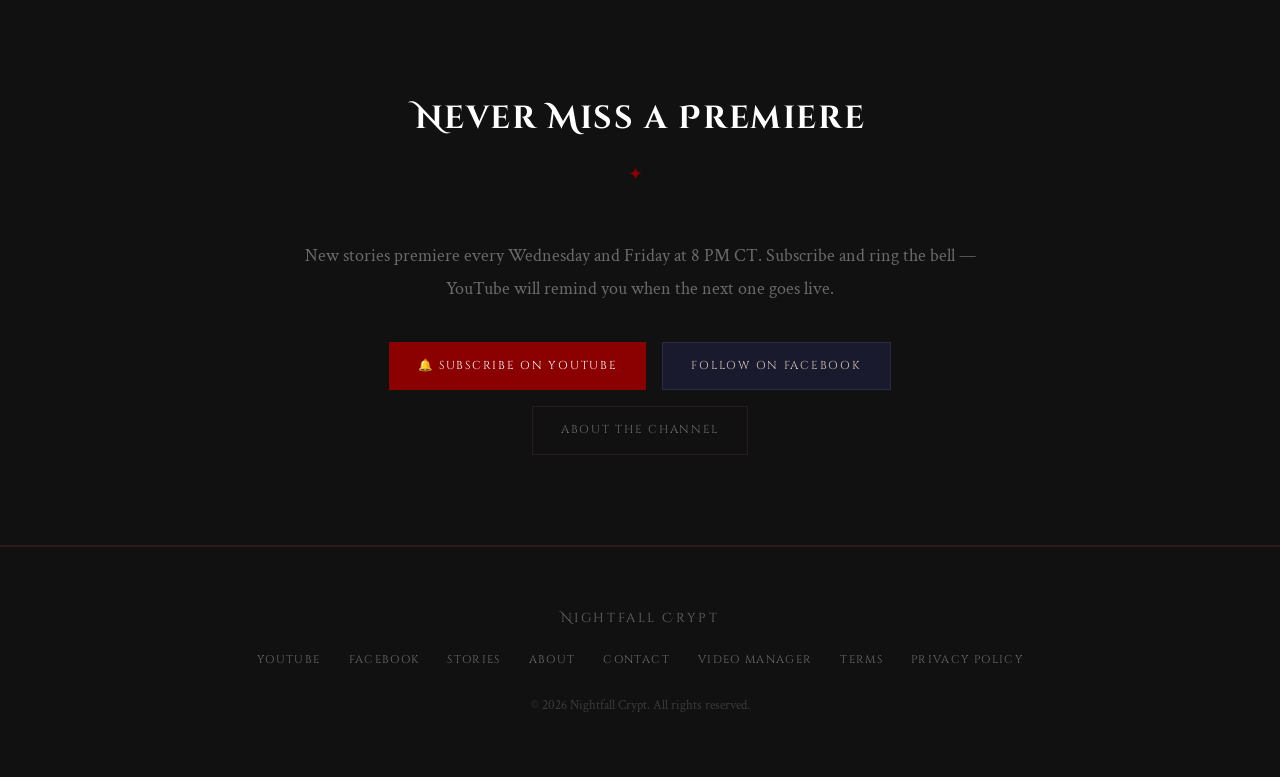
==== commit c5a27e33: "Update story archive — 199 stories (automated)" ====
--- a/index.html
+++ b/index.html
@@ -64,6 +64,16 @@
       <div class="divider">✦</div>
       <div class="stories-grid">
 <!-- LATEST:BEGIN -->
+      <a class="story-card" href="https://youtube.com/watch?v=jQn52hEk0yA" target="_blank" rel="noopener" data-premiere="2026-10-23T20:00:00-05:00" data-themes="childhood-horror">
+        <img class="story-thumb" src="https://i.ytimg.com/vi/jQn52hEk0yA/mqdefault.jpg" alt="" loading="lazy"/>
+        <div class="story-card-body">
+          <span class="story-number">No. 199</span>
+          <h3 class="story-title">Two Knocks Back</h3>
+          <p class="story-hook">I was only supposed to feed the cat and water the ferns. My parents were on a cruise, and my sister was on her honeymoon four thousand miles away. Her old room on the…</p>
+          <p class="story-meta">Oct 2026</p>
+          <span class="story-watch">▶ Watch on YouTube</span>
+        </div>
+      </a>
       <a class="story-card" href="https://youtube.com/watch?v=r4689Dkgrzs" target="_blank" rel="noopener" data-premiere="2026-10-21T20:00:00-05:00" data-themes="childhood-horror">
         <img class="story-thumb" src="https://i.ytimg.com/vi/r4689Dkgrzs/mqdefault.jpg" alt="" loading="lazy"/>
         <div class="story-card-body">
@@ -90,16 +100,6 @@
           <span class="story-number">No. 196</span>
           <h3 class="story-title">The Last Train Has Gone</h3>
           <p class="story-hook">The job was simple. Sit in the booking office of a station a mile outside the village. Keep the lamp lit. Count the people who appear on the platform after the last…</p>
-          <p class="story-meta">Oct 2026</p>
-          <span class="story-watch">▶ Watch on YouTube</span>
-        </div>
-      </a>
-      <a class="story-card" href="https://youtube.com/watch?v=EaK-YRufKik" target="_blank" rel="noopener" data-premiere="2026-10-09T20:00:00-05:00" data-themes="haunted-spaces isolation-horror workplace-dread">
-        <img class="story-thumb" src="https://i.ytimg.com/vi/EaK-YRufKik/mqdefault.jpg" alt="" loading="lazy"/>
-        <div class="story-card-body">
-          <span class="story-number">No. 195</span>
-          <h3 class="story-title">She Kept Asking Me to Check the Cellar</h3>
-          <p class="story-hook">I&#x27;ve been trying to lay it out in order, and the order keeps slipping.</p>
           <p class="story-meta">Oct 2026</p>
           <span class="story-watch">▶ Watch on YouTube</span>
         </div>
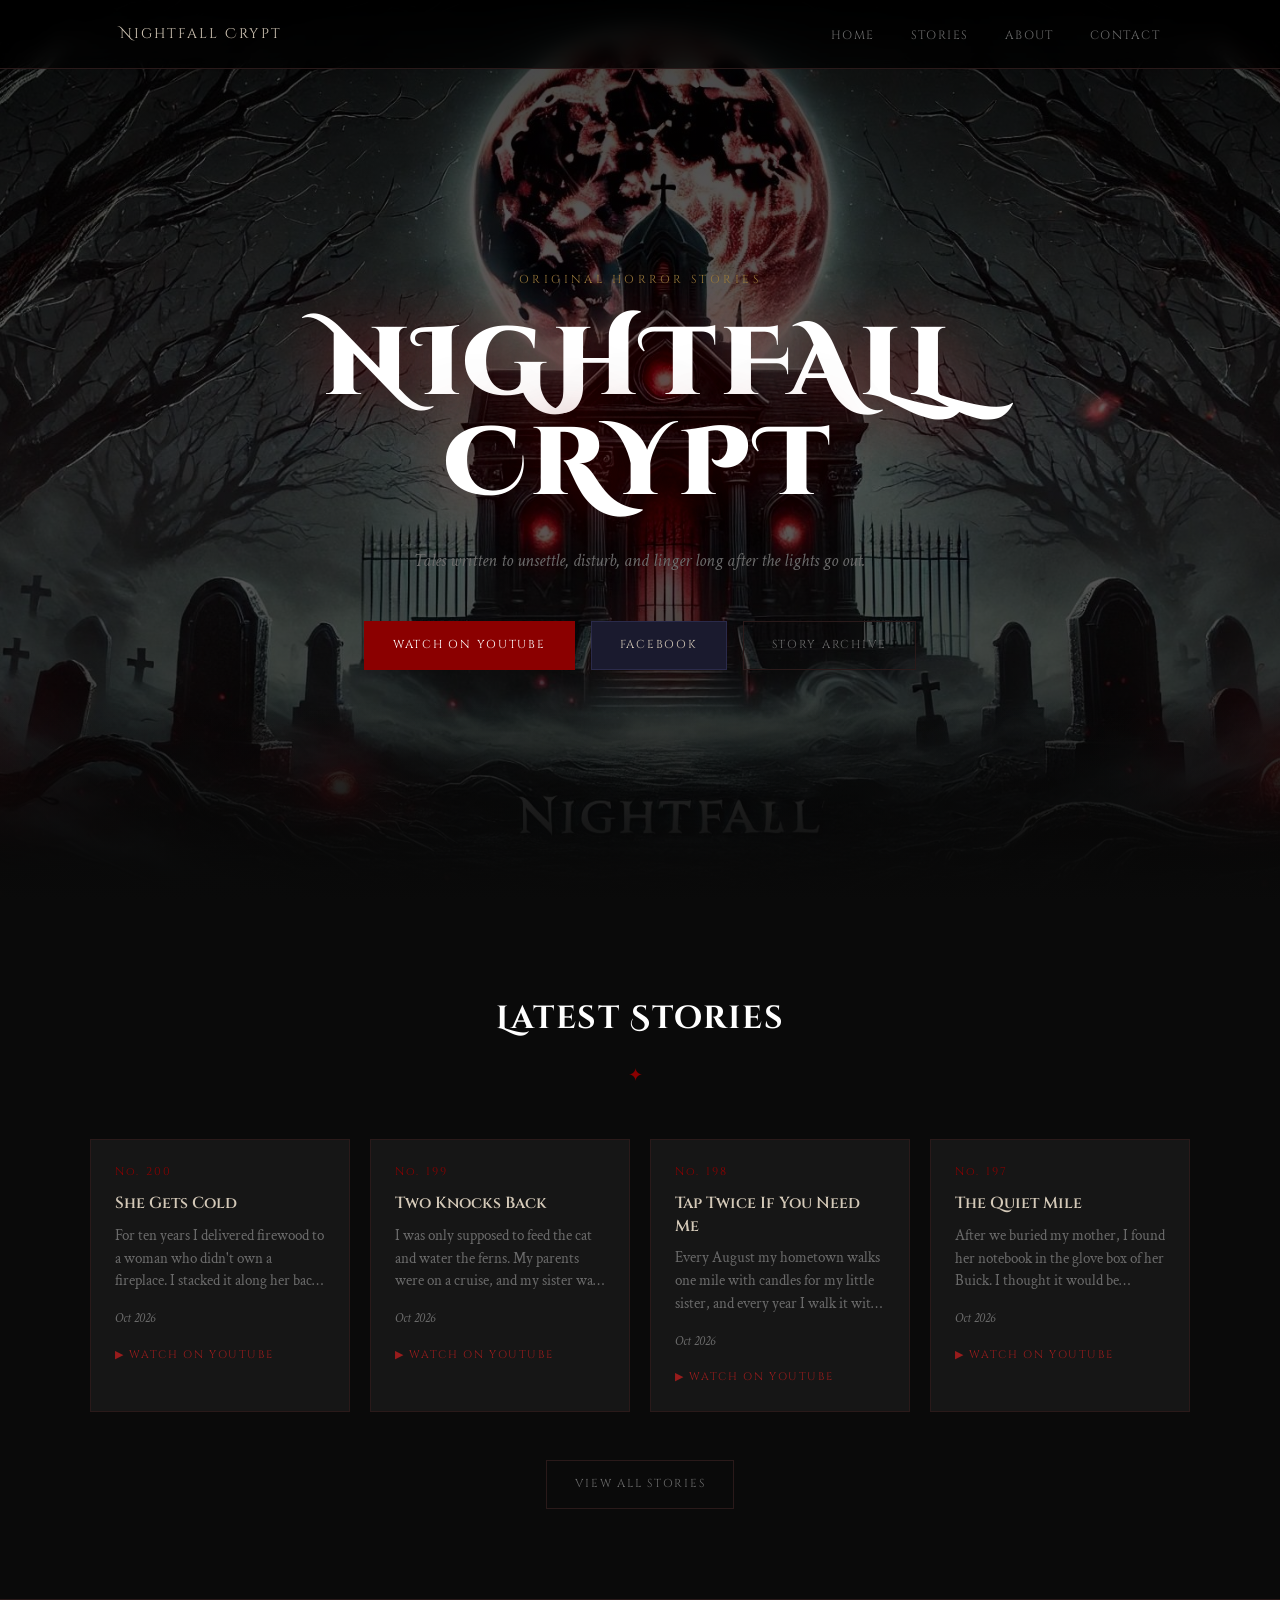
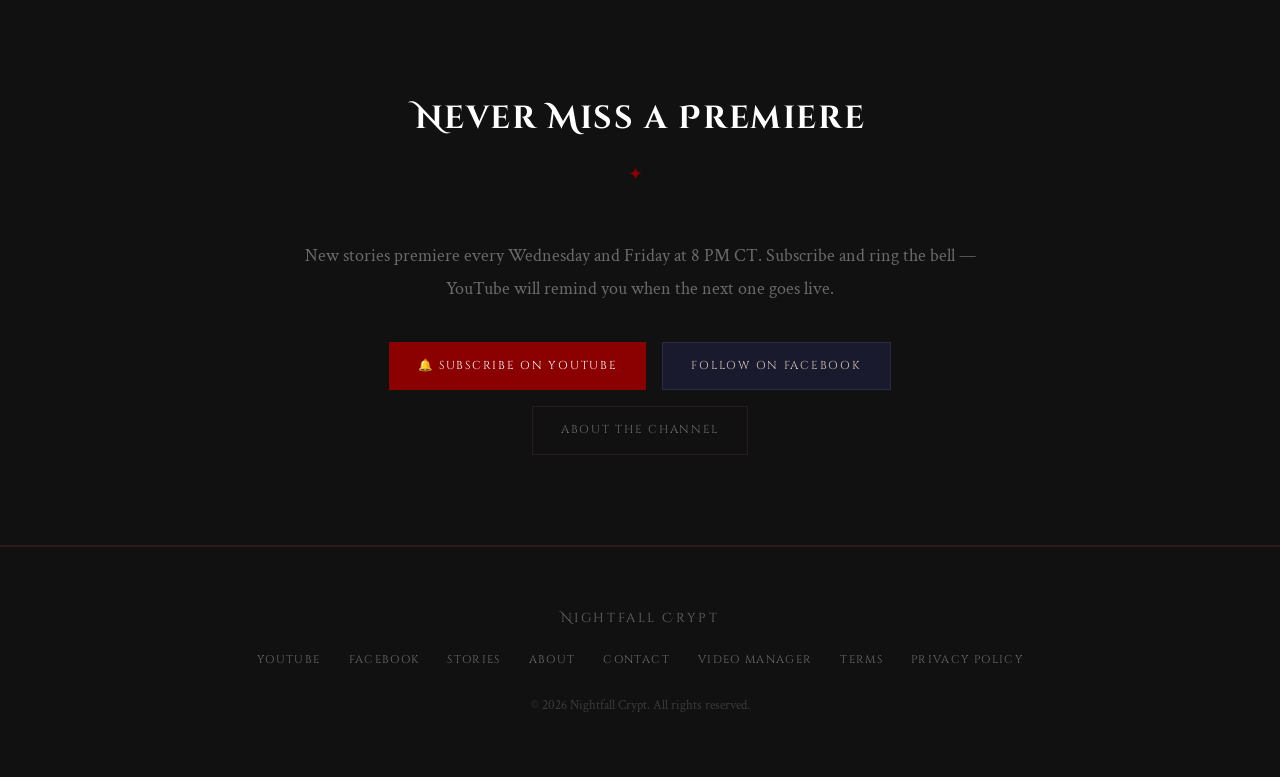
==== commit 849c5725: "Update story archive — 200 stories (automated)" ====
--- a/index.html
+++ b/index.html
@@ -64,6 +64,16 @@
       <div class="divider">✦</div>
       <div class="stories-grid">
 <!-- LATEST:BEGIN -->
+      <a class="story-card" href="https://youtube.com/watch?v=2KtQMIOnH8w" target="_blank" rel="noopener" data-premiere="2026-10-28T20:00:00-05:00" data-themes="haunted-spaces isolation-horror workplace-dread">
+        <img class="story-thumb" src="https://i.ytimg.com/vi/2KtQMIOnH8w/mqdefault.jpg" alt="" loading="lazy"/>
+        <div class="story-card-body">
+          <span class="story-number">No. 200</span>
+          <h3 class="story-title">She Gets Cold</h3>
+          <p class="story-hook">For ten years I delivered firewood to a woman who didn&#x27;t own a fireplace. I stacked it along her back fence while she watched me from the kitchen window, mouthing the…</p>
+          <p class="story-meta">Oct 2026</p>
+          <span class="story-watch">▶ Watch on YouTube</span>
+        </div>
+      </a>
       <a class="story-card" href="https://youtube.com/watch?v=jQn52hEk0yA" target="_blank" rel="noopener" data-premiere="2026-10-23T20:00:00-05:00" data-themes="childhood-horror">
         <img class="story-thumb" src="https://i.ytimg.com/vi/jQn52hEk0yA/mqdefault.jpg" alt="" loading="lazy"/>
         <div class="story-card-body">
@@ -90,16 +100,6 @@
           <span class="story-number">No. 197</span>
           <h3 class="story-title">The Quiet Mile</h3>
           <p class="story-hook">After we buried my mother, I found her notebook in the glove box of her Buick. I thought it would be mileage. She was the kind of woman who logged mileage. It wasn&#x27;t.…</p>
-          <p class="story-meta">Oct 2026</p>
-          <span class="story-watch">▶ Watch on YouTube</span>
-        </div>
-      </a>
-      <a class="story-card" href="https://youtube.com/watch?v=_THuD0Pvi54" target="_blank" rel="noopener" data-premiere="2026-10-14T20:00:00-05:00" data-themes="family-dread">
-        <img class="story-thumb" src="https://i.ytimg.com/vi/_THuD0Pvi54/mqdefault.jpg" alt="" loading="lazy"/>
-        <div class="story-card-body">
-          <span class="story-number">No. 196</span>
-          <h3 class="story-title">The Last Train Has Gone</h3>
-          <p class="story-hook">The job was simple. Sit in the booking office of a station a mile outside the village. Keep the lamp lit. Count the people who appear on the platform after the last…</p>
           <p class="story-meta">Oct 2026</p>
           <span class="story-watch">▶ Watch on YouTube</span>
         </div>
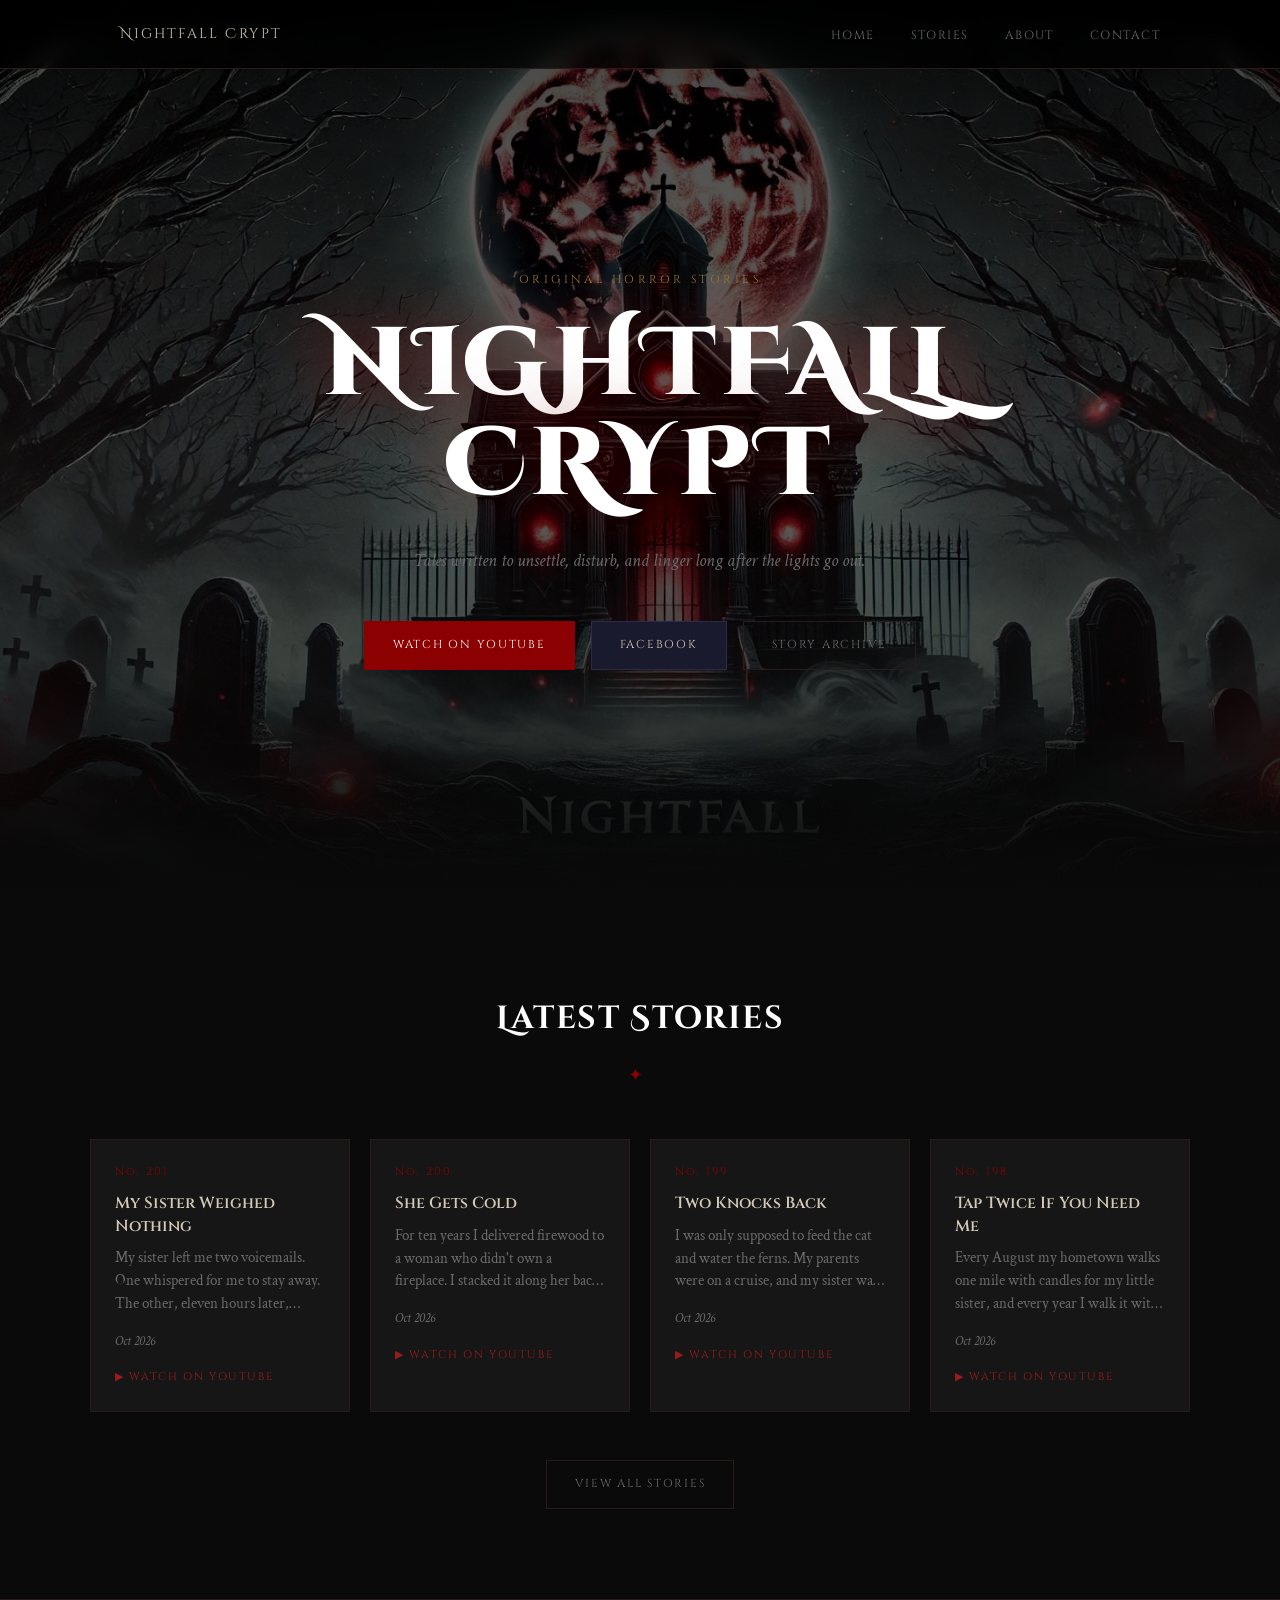
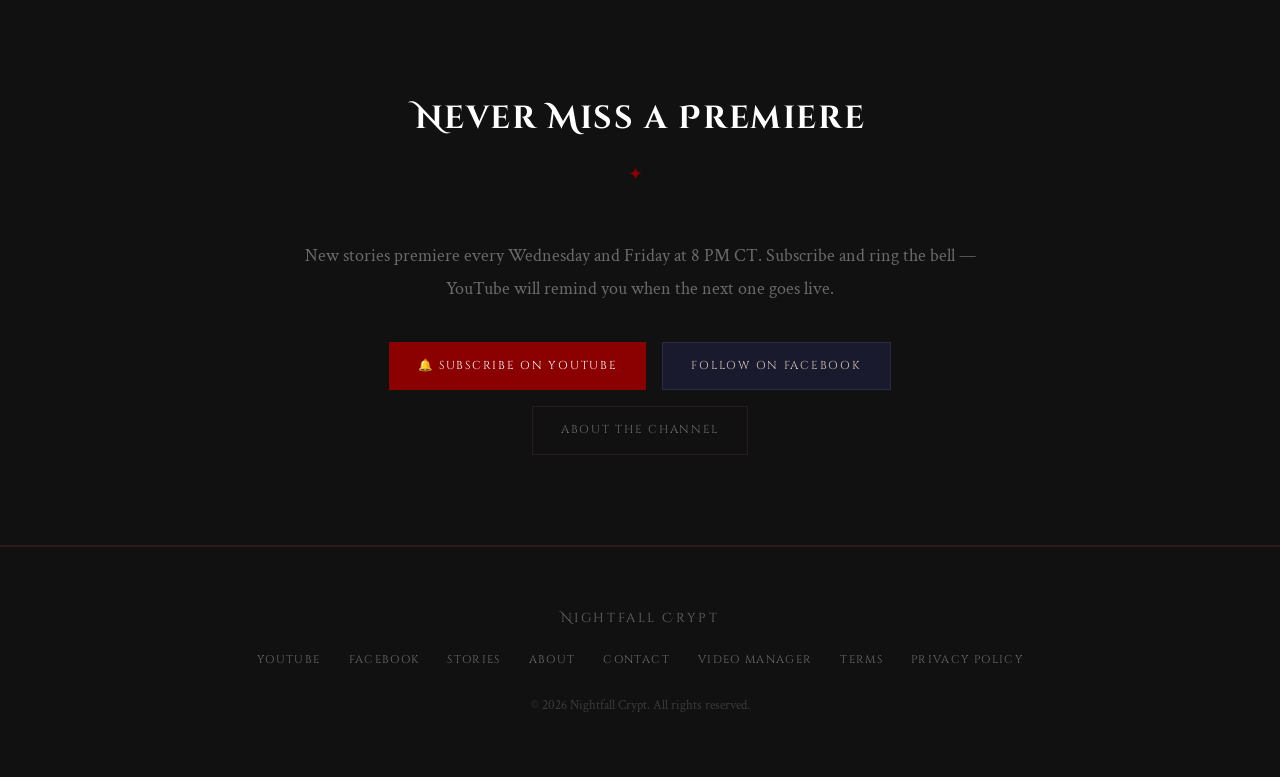
==== commit d7b08548: "Update story archive — 201 stories (automated)" ====
--- a/index.html
+++ b/index.html
@@ -64,6 +64,16 @@
       <div class="divider">✦</div>
       <div class="stories-grid">
 <!-- LATEST:BEGIN -->
+      <a class="story-card" href="https://youtube.com/watch?v=6C4jOJceq30" target="_blank" rel="noopener" data-premiere="2026-10-30T20:00:00-05:00" data-themes="family-dread">
+        <img class="story-thumb" src="https://i.ytimg.com/vi/6C4jOJceq30/mqdefault.jpg" alt="" loading="lazy"/>
+        <div class="story-card-body">
+          <span class="story-number">No. 201</span>
+          <h3 class="story-title">My Sister Weighed Nothing</h3>
+          <p class="story-hook">My sister left me two voicemails. One whispered for me to stay away. The other, eleven hours later, sounded exactly like her and asked what time I&#x27;d be there. I chose…</p>
+          <p class="story-meta">Oct 2026</p>
+          <span class="story-watch">▶ Watch on YouTube</span>
+        </div>
+      </a>
       <a class="story-card" href="https://youtube.com/watch?v=2KtQMIOnH8w" target="_blank" rel="noopener" data-premiere="2026-10-28T20:00:00-05:00" data-themes="haunted-spaces isolation-horror workplace-dread">
         <img class="story-thumb" src="https://i.ytimg.com/vi/2KtQMIOnH8w/mqdefault.jpg" alt="" loading="lazy"/>
         <div class="story-card-body">
@@ -90,16 +100,6 @@
           <span class="story-number">No. 198</span>
           <h3 class="story-title">Tap Twice If You Need Me</h3>
           <p class="story-hook">Every August my hometown walks one mile with candles for my little sister, and every year I walk it with them. It&#x27;s been thirty years of the same loop, the same minute…</p>
-          <p class="story-meta">Oct 2026</p>
-          <span class="story-watch">▶ Watch on YouTube</span>
-        </div>
-      </a>
-      <a class="story-card" href="https://youtube.com/watch?v=x4cIVEReQnE" target="_blank" rel="noopener" data-premiere="2026-10-16T20:00:00-05:00" data-themes="family-dread">
-        <img class="story-thumb" src="https://i.ytimg.com/vi/x4cIVEReQnE/mqdefault.jpg" alt="" loading="lazy"/>
-        <div class="story-card-body">
-          <span class="story-number">No. 197</span>
-          <h3 class="story-title">The Quiet Mile</h3>
-          <p class="story-hook">After we buried my mother, I found her notebook in the glove box of her Buick. I thought it would be mileage. She was the kind of woman who logged mileage. It wasn&#x27;t.…</p>
           <p class="story-meta">Oct 2026</p>
           <span class="story-watch">▶ Watch on YouTube</span>
         </div>
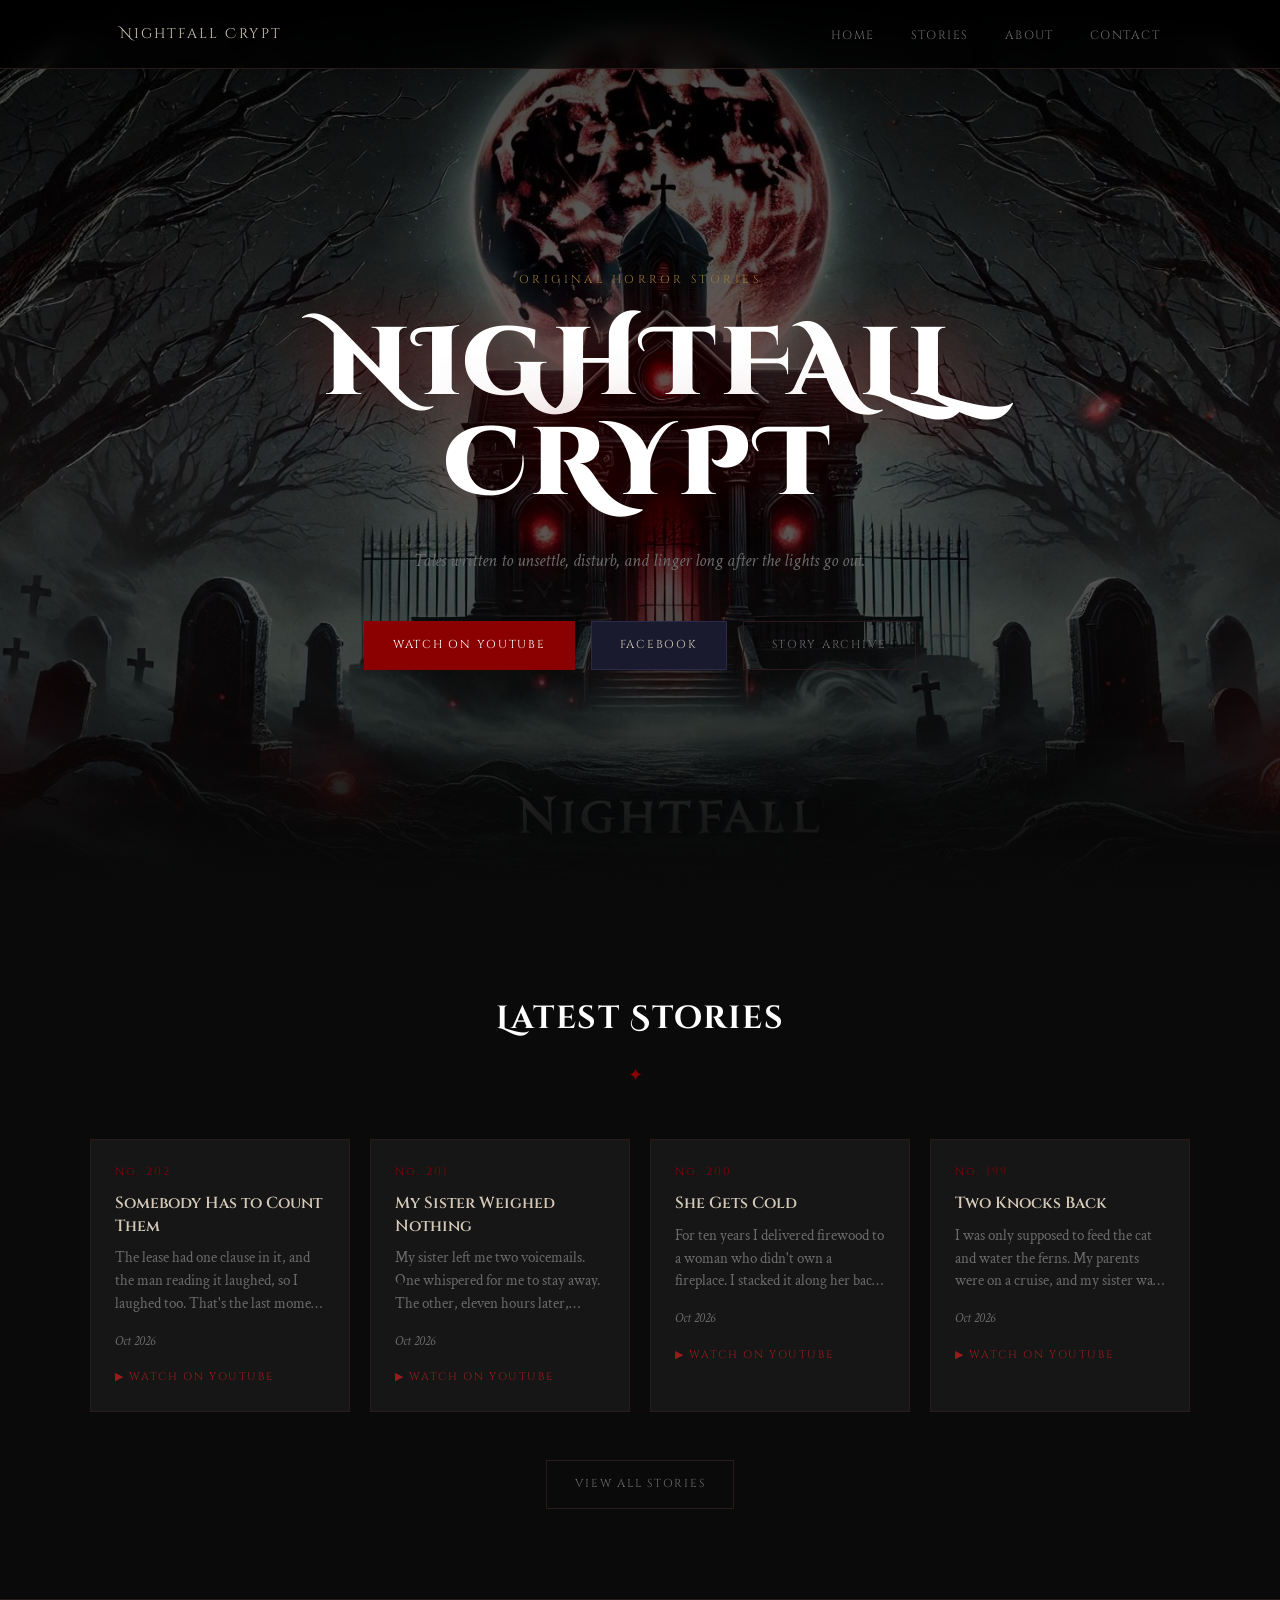
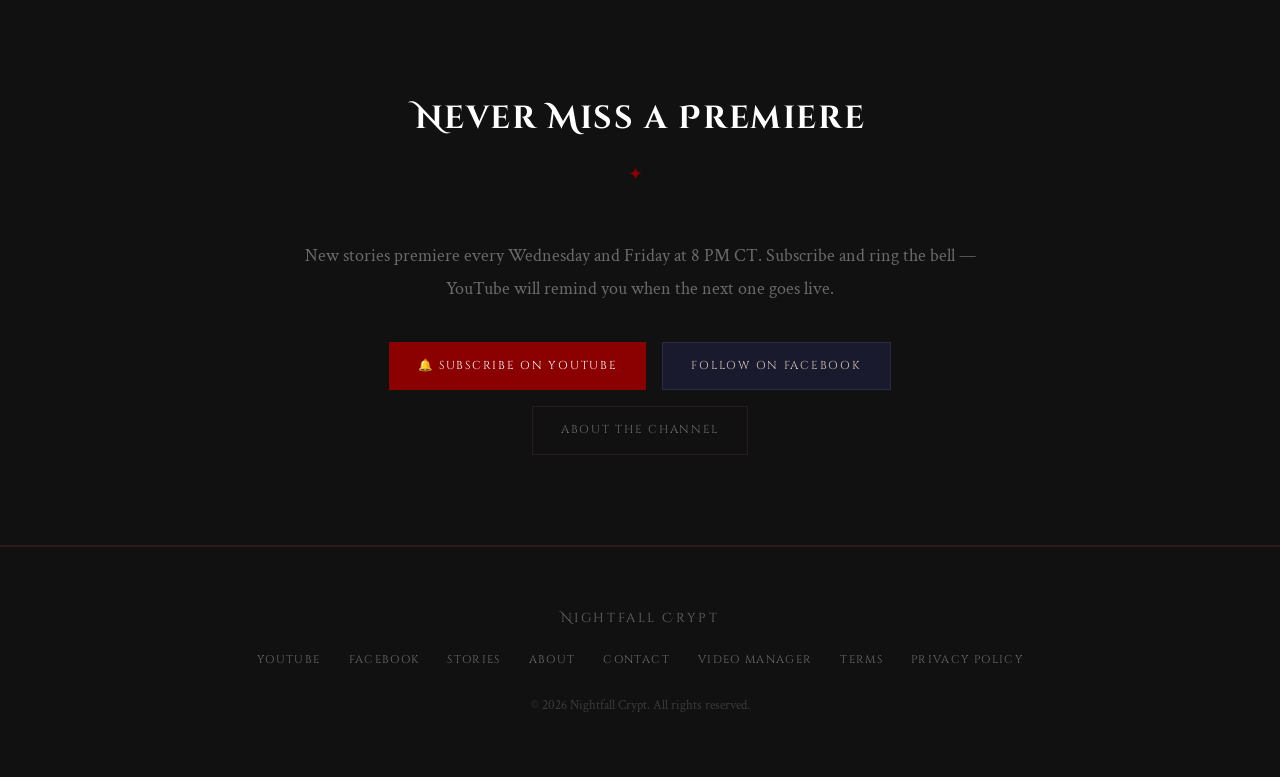
==== commit 4c489a7b: "Update story archive — 202 stories (automated)" ====
--- a/index.html
+++ b/index.html
@@ -64,6 +64,16 @@
       <div class="divider">✦</div>
       <div class="stories-grid">
 <!-- LATEST:BEGIN -->
+      <a class="story-card" href="https://youtube.com/watch?v=iUo6EXsNf8A" target="_blank" rel="noopener" data-premiere="2026-10-31T20:00:00-05:00" data-themes="haunted-spaces isolation-horror workplace-dread">
+        <img class="story-thumb" src="https://i.ytimg.com/vi/iUo6EXsNf8A/mqdefault.jpg" alt="" loading="lazy"/>
+        <div class="story-card-body">
+          <span class="story-number">No. 202</span>
+          <h3 class="story-title">Somebody Has to Count Them</h3>
+          <p class="story-hook">The lease had one clause in it, and the man reading it laughed, so I laughed too. That&#x27;s the last moment I remember being sure of anything.</p>
+          <p class="story-meta">Oct 2026</p>
+          <span class="story-watch">▶ Watch on YouTube</span>
+        </div>
+      </a>
       <a class="story-card" href="https://youtube.com/watch?v=6C4jOJceq30" target="_blank" rel="noopener" data-premiere="2026-10-30T20:00:00-05:00" data-themes="family-dread">
         <img class="story-thumb" src="https://i.ytimg.com/vi/6C4jOJceq30/mqdefault.jpg" alt="" loading="lazy"/>
         <div class="story-card-body">
@@ -90,16 +100,6 @@
           <span class="story-number">No. 199</span>
           <h3 class="story-title">Two Knocks Back</h3>
           <p class="story-hook">I was only supposed to feed the cat and water the ferns. My parents were on a cruise, and my sister was on her honeymoon four thousand miles away. Her old room on the…</p>
-          <p class="story-meta">Oct 2026</p>
-          <span class="story-watch">▶ Watch on YouTube</span>
-        </div>
-      </a>
-      <a class="story-card" href="https://youtube.com/watch?v=r4689Dkgrzs" target="_blank" rel="noopener" data-premiere="2026-10-21T20:00:00-05:00" data-themes="childhood-horror">
-        <img class="story-thumb" src="https://i.ytimg.com/vi/r4689Dkgrzs/mqdefault.jpg" alt="" loading="lazy"/>
-        <div class="story-card-body">
-          <span class="story-number">No. 198</span>
-          <h3 class="story-title">Tap Twice If You Need Me</h3>
-          <p class="story-hook">Every August my hometown walks one mile with candles for my little sister, and every year I walk it with them. It&#x27;s been thirty years of the same loop, the same minute…</p>
           <p class="story-meta">Oct 2026</p>
           <span class="story-watch">▶ Watch on YouTube</span>
         </div>
